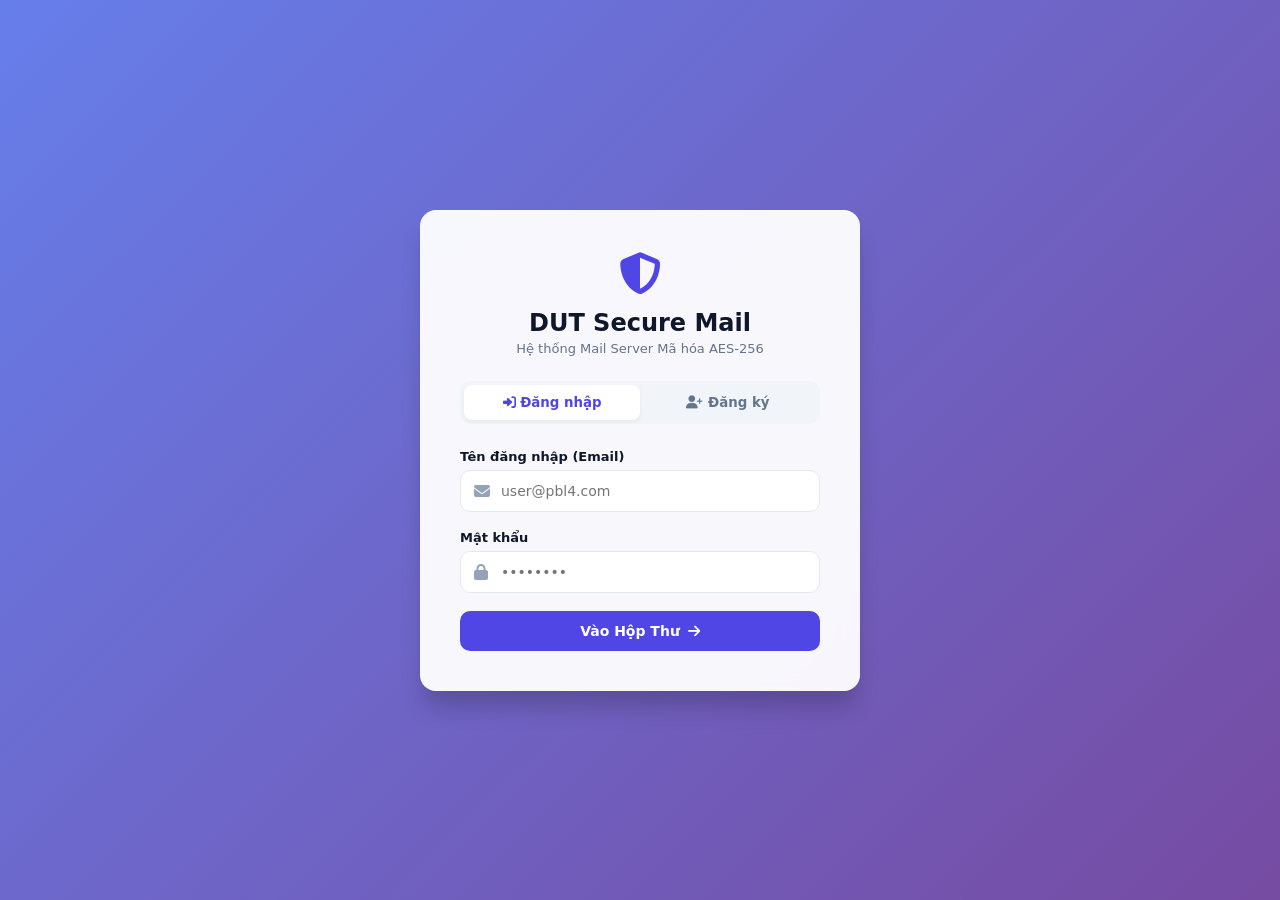
==== src/main/resources/static/index.html @ b476b6d7 "Hoàn thiện Web API (AuthHandler, MailHandler) và đồng bộ dữ liệu giao diện" ====
<!DOCTYPE html>
<html lang="vi">
<head>
    <meta charset="UTF-8">
    <meta name="viewport" content="width=device-width, initial-scale=1.0">
    <title>DUT Mail - Đăng nhập</title>
    <!-- FontAwesome Icon CDN -->
    <link rel="stylesheet" href="https://cdnjs.cloudflare.com/ajax/libs/font-awesome/6.4.0/css/all.min.css">
    <link rel="stylesheet" href="css/style.css">
</head>
<body class="auth-body">
    <div class="auth-card">
        <div class="auth-header">
            <div class="auth-logo">
                <i class="fa-solid fa-shield-halved"></i>
            </div>
            <h2>DUT Secure Mail</h2>
            <p>Hệ thống Mail Server Mã hóa AES-256</p>
        </div>

        <div class="auth-tabs">
            <button id="tab-login-btn" class="tab-btn active" onclick="switchTab('login')">
                <i class="fa-solid fa-right-to-bracket"></i> Đăng nhập
            </button>
            <button id="tab-register-btn" class="tab-btn" onclick="switchTab('register')">
                <i class="fa-solid fa-user-plus"></i> Đăng ký
            </button>
        </div>

        <!-- Form Đăng Nhập -->
        <form id="login-form" class="auth-form" onsubmit="handleLogin(event)">
            <div class="input-group">
                <label for="login-username">Tên đăng nhập (Email)</label>
                <div class="input-icon-wrapper">
                    <i class="fa-solid fa-envelope input-icon"></i>
                    <input type="email" id="login-username" placeholder="user@pbl4.com" autocomplete="username" required>
                </div>
            </div>
            <div class="input-group">
                <label for="login-password">Mật khẩu</label>
                <div class="input-icon-wrapper">
                    <i class="fa-solid fa-lock input-icon"></i>
                    <input type="password" id="login-password" placeholder="••••••••" autocomplete="current-password" required>
                </div>
            </div>
            <button type="submit" class="btn btn-primary btn-block">
                Vào Hộp Thư <i class="fa-solid fa-arrow-right"></i>
            </button>
        </form>

        <!-- Form Đăng Ký -->
        <form id="register-form" class="auth-form hidden" onsubmit="handleRegister(event)">
            <div class="input-group">
                <label for="reg-username">Tên đăng nhập mới</label>
                <div class="input-icon-wrapper">
                    <i class="fa-solid fa-user input-icon"></i>
                    <input type="email" id="reg-username" placeholder="user@pbl4.com" autocomplete="username" required>
                </div>
            </div>
            <div class="input-group">
                <label for="reg-password">Mật khẩu</label>
                <div class="input-icon-wrapper">
                    <i class="fa-solid fa-key input-icon"></i>
                    <input type="password" id="reg-password" placeholder="••••••••" autocomplete="new-password" required>
                </div>
            </div>
            <div class="input-group">
                <label for="reg-confirm">Xác nhận mật khẩu</label>
                <div class="input-icon-wrapper">
                    <i class="fa-solid fa-check-double input-icon"></i>
                    <input type="password" id="reg-confirm" placeholder="••••••••" autocomplete="new-password" required>
                </div>
            </div>
            <button type="submit" class="btn btn-success btn-block">
                Tạo Tài Khoản <i class="fa-solid fa-user-check"></i>
            </button>
        </form>

        <div id="auth-message" class="alert-message hidden"></div>
    </div>

    <script src="js/auth.js"></script>
</body>
</html>
---- src/main/resources/static/css/style.css ----
/* ==========================================================================
   PBL4 SECURE MAIL SERVER - MODERN UI DESIGN
   ========================================================================== */

:root {
    --primary-color: #4f46e5;
    --primary-hover: #4338ca;
    --primary-light: #eef2ff;
    --bg-gradient: linear-gradient(135deg, #667eea 0%, #764ba2 100%);
    --surface-bg: #ffffff;
    --sidebar-bg: #f8fafc;
    --text-main: #0f172a;
    --text-muted: #64748b;
    --border-color: #e2e8f0;
    --shadow-sm: 0 2px 4px rgba(0,0,0,0.05);
    --shadow-md: 0 10px 25px -5px rgba(0,0,0,0.1), 0 8px 10px -6px rgba(0,0,0,0.1);
    --shadow-lg: 0 20px 25px -5px rgba(0,0,0,0.2);
    --radius-lg: 16px;
    --radius-md: 10px;
}

* {
    margin: 0;
    padding: 0;
    box-sizing: border-box;
    font-family: 'Segoe UI', system-ui, -apple-system, sans-serif;
}

/* --- 1. TRANSITION & UTILS --- */
.hidden { display: none !important; }

/* --- 2. AUTH PAGE (index.html) --- */
.auth-body {
    min-height: 100vh;
    background: var(--bg-gradient);
    display: flex;
    align-items: center;
    justify-content: center;
    padding: 20px;
}

.auth-card {
    background: rgba(255, 255, 255, 0.95);
    backdrop-filter: blur(10px);
    border-radius: var(--radius-lg);
    width: 100%;
    max-width: 440px;
    padding: 40px;
    box-shadow: var(--shadow-lg);
    animation: fadeInDown 0.5s ease-out;
}

@keyframes fadeInDown {
    from { opacity: 0; transform: translateY(-20px); }
    to { opacity: 1; transform: translateY(0); }
}

.auth-header {
    text-align: center;
    margin-bottom: 25px;
}

.auth-logo {
    font-size: 42px;
    color: var(--primary-color);
    margin-bottom: 10px;
}

.auth-header h2 {
    color: var(--text-main);
    font-size: 24px;
    font-weight: 700;
}

.auth-header p {
    color: var(--text-muted);
    font-size: 13px;
    margin-top: 4px;
}

.auth-tabs {
    display: flex;
    background: #f1f5f9;
    padding: 4px;
    border-radius: var(--radius-md);
    margin-bottom: 25px;
}

.tab-btn {
    flex: 1;
    padding: 10px;
    border: none;
    background: transparent;
    font-weight: 600;
    color: var(--text-muted);
    border-radius: 8px;
    cursor: pointer;
    transition: all 0.3s ease;
}

.tab-btn.active {
    background: var(--surface-bg);
    color: var(--primary-color);
    box-shadow: var(--shadow-sm);
}

.input-group {
    margin-bottom: 18px;
}

.input-group label {
    display: block;
    font-size: 13px;
    font-weight: 600;
    color: var(--text-main);
    margin-bottom: 6px;
}

.input-icon-wrapper {
    position: relative;
}

.input-icon {
    position: absolute;
    left: 14px;
    top: 50%;
    transform: translateY(-50%);
    color: #94a3b8;
}

.input-icon-wrapper input {
    width: 100%;
    padding: 12px 14px 12px 40px;
    border: 1.5px solid var(--border-color);
    border-radius: var(--radius-md);
    outline: none;
    font-size: 14px;
    transition: all 0.2s ease;
}

.input-icon-wrapper input:focus {
    border-color: var(--primary-color);
    box-shadow: 0 0 0 4px var(--primary-light);
}

.btn {
    padding: 12px 20px;
    border-radius: var(--radius-md);
    border: none;
    font-weight: 600;
    font-size: 14px;
    cursor: pointer;
    transition: all 0.2s ease;
    display: inline-flex;
    align-items: center;
    justify-content: center;
    gap: 8px;
}

.btn-primary { background: var(--primary-color); color: #fff; }
.btn-primary:hover { background: var(--primary-hover); transform: translateY(-1px); }
.btn-success { background: #10b981; color: #fff; }
.btn-success:hover { background: #059669; }
.btn-block { width: 100%; }

/* --- 3. MAIN APP DASHBOARD (main.html) --- */
.app-body {
    height: 100vh;
    display: flex;
    flex-direction: column;
    background: #f1f5f9;
}

.app-header {
    height: 64px;
    background: var(--surface-bg);
    border-bottom: 1px solid var(--border-color);
    display: flex;
    align-items: center;
    justify-content: space-between;
    padding: 0 24px;
    box-shadow: var(--shadow-sm);
    z-index: 10;
}

.logo-area {
    display: flex;
    align-items: center;
    gap: 12px;
    color: var(--primary-color);
    font-size: 20px;
    font-weight: 800;
}

.user-area {
    display: flex;
    align-items: center;
    gap: 12px;
    font-size: 14px;
    color: var(--text-main);
    font-weight: 500;
}

.btn-outline {
    background: transparent;
    border: 1.5px solid var(--border-color);
    color: var(--text-main);
}

.btn-outline:hover {
    background: #f8fafc;
    border-color: #cbd5e1;
}

.app-container {
    flex: 1;
    display: grid;
    grid-template-columns: 240px 360px 1fr;
    overflow: hidden;
}

/* Sidebar */
.sidebar {
    background: var(--sidebar-bg);
    border-right: 1px solid var(--border-color);
    padding: 20px 16px;
}

.btn-compose {
    width: 100%;
    background: var(--bg-gradient);
    color: #fff;
    padding: 14px;
    border-radius: 30px;
    box-shadow: 0 4px 12px rgba(99, 102, 241, 0.3);
    margin-bottom: 24px;
}

.btn-compose:hover {
    transform: translateY(-2px);
    box-shadow: 0 6px 16px rgba(99, 102, 241, 0.4);
}

.nav-menu {
    display: flex;
    flex-direction: column;
    gap: 4px;
}

.nav-item {
    display: flex;
    align-items: center;
    gap: 12px;
    padding: 12px 16px;
    color: var(--text-muted);
    text-decoration: none;
    font-weight: 600;
    font-size: 14px;
    border-radius: var(--radius-md);
    transition: all 0.2s;
}

.nav-item:hover { background: #e2e8f0; color: var(--text-main); }
.nav-item.active { background: var(--primary-light); color: var(--primary-color); }

/* Email List Panel */
.email-list-panel {
    background: var(--surface-bg);
    border-right: 1px solid var(--border-color);
    display: flex;
    flex-direction: column;
}

.panel-header {
    padding: 18px 20px;
    border-bottom: 1px solid var(--border-color);
    display: flex;
    align-items: center;
    justify-content: space-between;
}

.btn-refresh {
    background: none;
    border: none;
    color: var(--text-muted);
    font-size: 16px;
    cursor: pointer;
    padding: 6px;
    border-radius: 50%;
    transition: all 0.2s;
}

.btn-refresh:hover { background: #f1f5f9; color: var(--primary-color); transform: rotate(180deg); }

.email-list {
    flex: 1;
    overflow-y: auto;
}

.email-item {
    padding: 16px 20px;
    border-bottom: 1px solid var(--border-color);
    cursor: pointer;
    transition: all 0.2s ease;
}

.email-item:hover { background: #f8fafc; transform: translateX(3px); }
.email-item.active { background: var(--primary-light); border-left: 4px solid var(--primary-color); }
.email-item.unread .email-subject { font-weight: 700; color: var(--text-main); }
.email-sender { font-size: 13px; font-weight: 600; color: var(--text-main); }
.email-subject { font-size: 14px; color: var(--text-muted); margin: 4px 0; }
.email-date { font-size: 11px; color: #94a3b8; }

/* Detail Panel */
.email-detail-panel {
    background: var(--surface-bg);
    padding: 30px;
    overflow-y: auto;
}

.empty-state {
    height: 100%;
    display: flex;
    flex-direction: column;
    align-items: center;
    justify-content: center;
    color: #94a3b8;
}

.empty-icon { font-size: 64px; margin-bottom: 16px; color: #cbd5e1; }

.detail-header h2 { font-size: 22px; color: var(--text-main); margin-bottom: 16px; }
.detail-meta p { font-size: 13px; color: var(--text-muted); margin-bottom: 6px; }
.divider { border: 0; height: 1px; background: var(--border-color); margin: 20px 0; }
.detail-body { font-size: 15px; line-height: 1.7; color: #334155; }

/* --- 4. MODAL COMPOSE SOẠN THƯ --- */
.compose-modal {
    position: fixed;
    bottom: 0;
    right: 40px;
    width: 540px;
    background: var(--surface-bg);
    border-radius: 16px 16px 0 0;
    box-shadow: var(--shadow-lg);
    border: 1px solid var(--border-color);
    z-index: 100;
    animation: slideUp 0.3s ease-out;
}

@keyframes slideUp {
    from { transform: translateY(100%); }
    to { transform: translateY(0); }
}

.compose-header {
    background: #0f172a;
    color: #fff;
    padding: 14px 20px;
    border-radius: 15px 15px 0 0;
    display: flex;
    justify-content: space-between;
    font-weight: 600;
}

.btn-close { background: none; border: none; color: #94a3b8; font-size: 20px; cursor: pointer; }
.btn-close:hover { color: #fff; }

.compose-form { padding: 20px; }
.compose-input-group input, .compose-input-group textarea {
    width: 100%;
    border: none;
    border-bottom: 1px solid var(--border-color);
    padding: 10px 0;
    outline: none;
    font-size: 14px;
    margin-bottom: 10px;
}
.compose-input-group textarea { border: 1px solid var(--border-color); border-radius: 8px; padding: 10px; resize: none; }
.compose-footer { display: flex; justify-content: flex-end; gap: 10px; margin-top: 10px; }
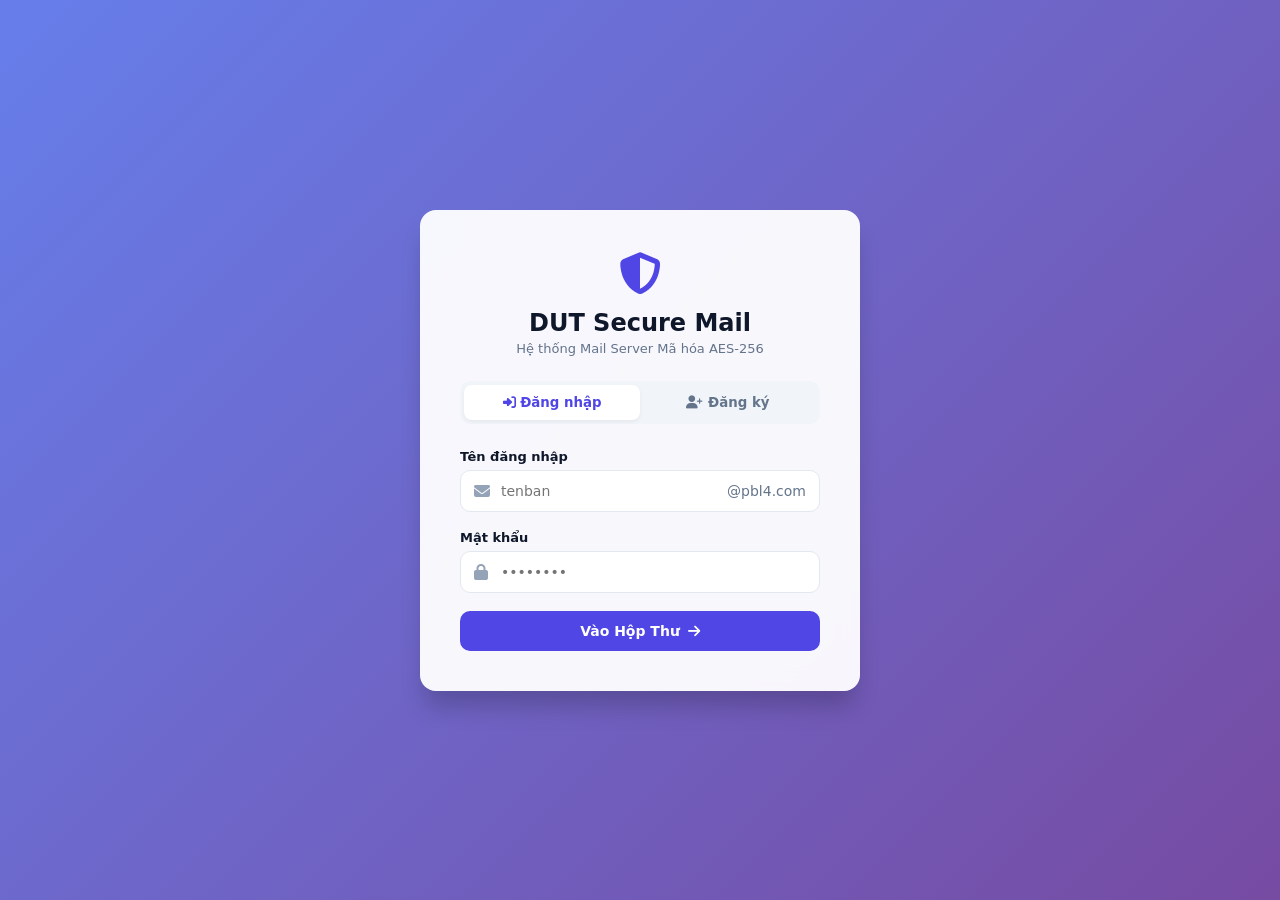
==== commit b42ab85a: "fix chỉ tạo được @pbl4.com chứ không được tạo đuôi lung tung" ====
--- a/src/main/resources/static/index.html
+++ b/src/main/resources/static/index.html
@@ -7,6 +7,50 @@
     <!-- FontAwesome Icon CDN -->
     <link rel="stylesheet" href="https://cdnjs.cloudflare.com/ajax/libs/font-awesome/6.4.0/css/all.min.css">
     <link rel="stylesheet" href="css/style.css">
+    <style>
+        /* CSS cho Toast Notification ở trang Auth */
+        #toast-container {
+            position: fixed;
+            top: 20px;
+            right: 20px;
+            z-index: 9999;
+            display: flex;
+            flex-direction: column;
+            gap: 10px;
+        }
+        .toast {
+            display: flex;
+            align-items: center;
+            gap: 12px;
+            min-width: 280px;
+            padding: 12px 18px;
+            background: #ffffff;
+            border-radius: 10px;
+            box-shadow: 0 10px 25px -5px rgba(0, 0, 0, 0.1), 0 8px 10px -6px rgba(0, 0, 0, 0.1);
+            border-left: 4px solid #10b981;
+            transform: translateX(120%);
+            transition: transform 0.3s cubic-bezier(0.68, -0.55, 0.265, 1.55);
+            font-family: system-ui, -apple-system, sans-serif;
+        }
+        .toast.show {
+            transform: translateX(0);
+        }
+        .toast.error {
+            border-left-color: #ef4444;
+        }
+        .toast-icon {
+            font-size: 18px;
+            color: #10b981;
+        }
+        .toast.error .toast-icon {
+            color: #ef4444;
+        }
+        .toast-message {
+            font-size: 14px;
+            font-weight: 500;
+            color: #1e293b;
+        }
+    </style>
 </head>
 <body class="auth-body">
     <div class="auth-card">
@@ -30,12 +74,16 @@
         <!-- Form Đăng Nhập -->
         <form id="login-form" class="auth-form" onsubmit="handleLogin(event)">
             <div class="input-group">
-                <label for="login-username">Tên đăng nhập (Email)</label>
-                <div class="input-icon-wrapper">
-                    <i class="fa-solid fa-envelope input-icon"></i>
-                    <input type="email" id="login-username" placeholder="user@pbl4.com" autocomplete="username" required>
-                </div>
-            </div>
+    <label for="login-username">Tên đăng nhập</label>
+    <div class="input-icon-wrapper" style="position: relative;">
+        <i class="fa-solid fa-envelope input-icon"></i>
+        <input type="text" id="login-username" placeholder="tenban" autocomplete="username" required
+               pattern="[a-zA-Z0-9._-]{3,32}"
+               title="Chỉ gồm chữ, số, dấu chấm, gạch dưới/ngang (3-32 ký tự)"
+               style="padding-right: 90px;">
+        <span style="position: absolute; right: 14px; top: 50%; transform: translateY(-50%); color: #64748b; font-weight: 500; font-size: 14px; pointer-events: none;">@pbl4.com</span>
+    </div>
+</div>
             <div class="input-group">
                 <label for="login-password">Mật khẩu</label>
                 <div class="input-icon-wrapper">
@@ -51,12 +99,16 @@
         <!-- Form Đăng Ký -->
         <form id="register-form" class="auth-form hidden" onsubmit="handleRegister(event)">
             <div class="input-group">
-                <label for="reg-username">Tên đăng nhập mới</label>
-                <div class="input-icon-wrapper">
-                    <i class="fa-solid fa-user input-icon"></i>
-                    <input type="email" id="reg-username" placeholder="user@pbl4.com" autocomplete="username" required>
-                </div>
-            </div>
+    <label for="reg-username">Tên đăng nhập mới</label>
+    <div class="input-icon-wrapper" style="position: relative;">
+        <i class="fa-solid fa-user input-icon"></i>
+        <input type="text" id="reg-username" placeholder="tenban" autocomplete="username" required
+               pattern="[a-zA-Z0-9._-]{3,32}"
+               title="Chỉ gồm chữ, số, dấu chấm, gạch dưới/ngang (3-32 ký tự)"
+               style="padding-right: 90px;">
+        <span style="position: absolute; right: 14px; top: 50%; transform: translateY(-50%); color: #64748b; font-weight: 500; font-size: 14px; pointer-events: none;">@pbl4.com</span>
+    </div>
+</div>
             <div class="input-group">
                 <label for="reg-password">Mật khẩu</label>
                 <div class="input-icon-wrapper">
@@ -79,6 +131,9 @@
         <div id="auth-message" class="alert-message hidden"></div>
     </div>
 
+    <!-- KHUNG CHỨA TOAST THÔNG BÁO -->
+    <div id="toast-container"></div>
+
     <script src="js/auth.js"></script>
 </body>
 </html>
--- a/src/main/resources/static/css/style.css
+++ b/src/main/resources/static/css/style.css
@@ -263,12 +263,14 @@
 .nav-item:hover { background: #e2e8f0; color: var(--text-main); }
 .nav-item.active { background: var(--primary-light); color: var(--primary-color); }
 
-/* Email List Panel */
+/* Email List Panel - ĐÃ BỔ SUNG THANH CUỘN DỌC DỰ PHÒNG KHI ĐẦY THƯ */
 .email-list-panel {
     background: var(--surface-bg);
     border-right: 1px solid var(--border-color);
     display: flex;
     flex-direction: column;
+    height: 100%;
+    overflow: hidden;
 }
 
 .panel-header {
@@ -294,7 +296,21 @@
 
 .email-list {
     flex: 1;
-    overflow-y: auto;
+    overflow-y: auto; /* Tự động hiển thị thanh cuộn dọc khi vượt quá chiều cao khung */
+    max-height: calc(100vh - 128px);
+}
+
+.email-list::-webkit-scrollbar {
+    width: 6px;
+}
+
+.email-list::-webkit-scrollbar-thumb {
+    background: #cbd5e1;
+    border-radius: 4px;
+}
+
+.email-list::-webkit-scrollbar-thumb:hover {
+    background: #94a3b8;
 }
 
 .email-item {
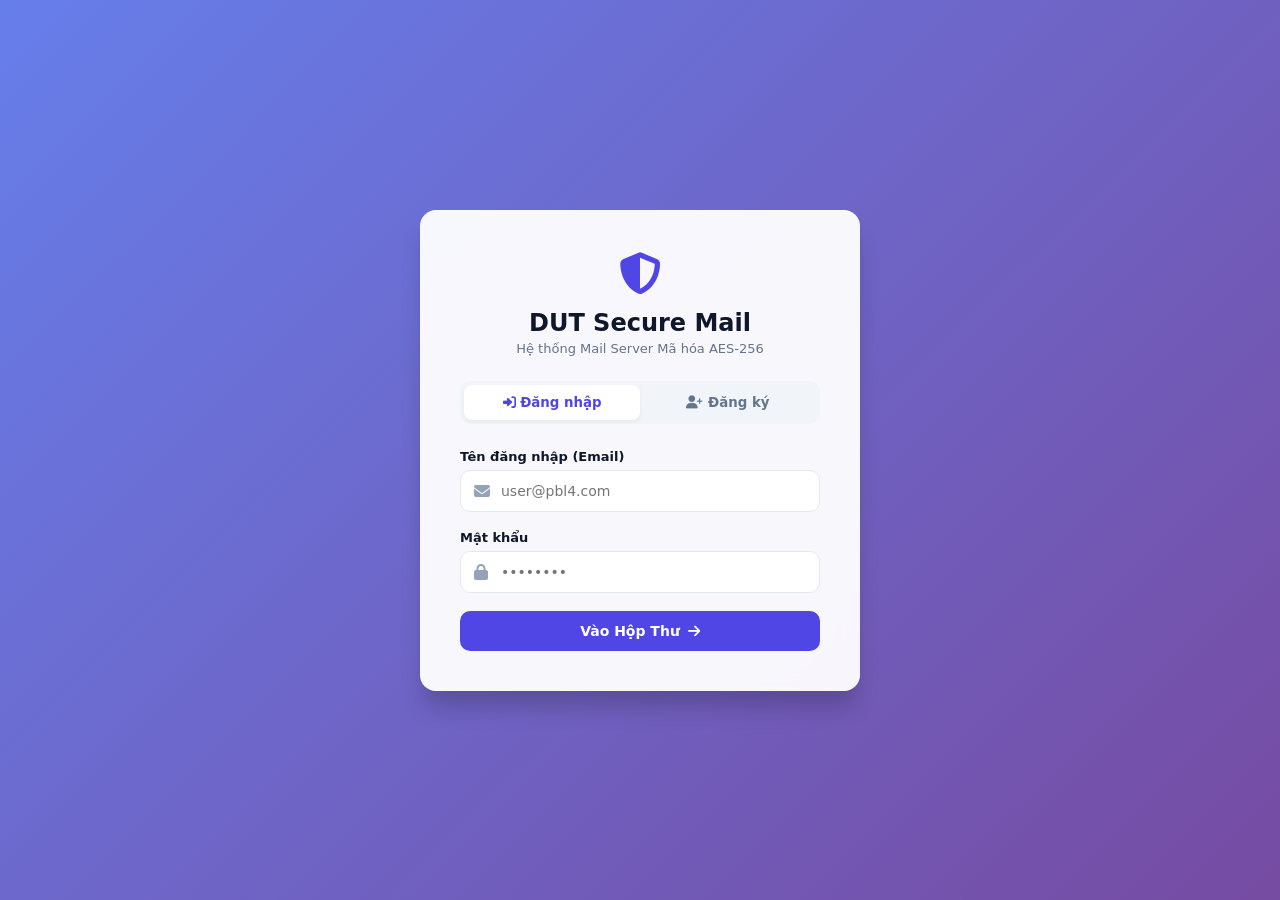
==== commit 13194544: "da them thoi gian gui va nhan, co the tao duoi mail bat ki" ====
--- a/src/main/resources/static/index.html
+++ b/src/main/resources/static/index.html
@@ -1,139 +1,131 @@
-<!DOCTYPE html>
-<html lang="vi">
-<head>
-    <meta charset="UTF-8">
-    <meta name="viewport" content="width=device-width, initial-scale=1.0">
-    <title>DUT Mail - Đăng nhập</title>
-    <!-- FontAwesome Icon CDN -->
-    <link rel="stylesheet" href="https://cdnjs.cloudflare.com/ajax/libs/font-awesome/6.4.0/css/all.min.css">
-    <link rel="stylesheet" href="css/style.css">
-    <style>
-        /* CSS cho Toast Notification ở trang Auth */
-        #toast-container {
-            position: fixed;
-            top: 20px;
-            right: 20px;
-            z-index: 9999;
-            display: flex;
-            flex-direction: column;
-            gap: 10px;
-        }
-        .toast {
-            display: flex;
-            align-items: center;
-            gap: 12px;
-            min-width: 280px;
-            padding: 12px 18px;
-            background: #ffffff;
-            border-radius: 10px;
-            box-shadow: 0 10px 25px -5px rgba(0, 0, 0, 0.1), 0 8px 10px -6px rgba(0, 0, 0, 0.1);
-            border-left: 4px solid #10b981;
-            transform: translateX(120%);
-            transition: transform 0.3s cubic-bezier(0.68, -0.55, 0.265, 1.55);
-            font-family: system-ui, -apple-system, sans-serif;
-        }
-        .toast.show {
-            transform: translateX(0);
-        }
-        .toast.error {
-            border-left-color: #ef4444;
-        }
-        .toast-icon {
-            font-size: 18px;
-            color: #10b981;
-        }
-        .toast.error .toast-icon {
-            color: #ef4444;
-        }
-        .toast-message {
-            font-size: 14px;
-            font-weight: 500;
-            color: #1e293b;
-        }
-    </style>
-</head>
-<body class="auth-body">
-    <div class="auth-card">
-        <div class="auth-header">
-            <div class="auth-logo">
-                <i class="fa-solid fa-shield-halved"></i>
-            </div>
-            <h2>DUT Secure Mail</h2>
-            <p>Hệ thống Mail Server Mã hóa AES-256</p>
-        </div>
-
-        <div class="auth-tabs">
-            <button id="tab-login-btn" class="tab-btn active" onclick="switchTab('login')">
-                <i class="fa-solid fa-right-to-bracket"></i> Đăng nhập
-            </button>
-            <button id="tab-register-btn" class="tab-btn" onclick="switchTab('register')">
-                <i class="fa-solid fa-user-plus"></i> Đăng ký
-            </button>
-        </div>
-
-        <!-- Form Đăng Nhập -->
-        <form id="login-form" class="auth-form" onsubmit="handleLogin(event)">
-            <div class="input-group">
-    <label for="login-username">Tên đăng nhập</label>
-    <div class="input-icon-wrapper" style="position: relative;">
-        <i class="fa-solid fa-envelope input-icon"></i>
-        <input type="text" id="login-username" placeholder="tenban" autocomplete="username" required
-               pattern="[a-zA-Z0-9._-]{3,32}"
-               title="Chỉ gồm chữ, số, dấu chấm, gạch dưới/ngang (3-32 ký tự)"
-               style="padding-right: 90px;">
-        <span style="position: absolute; right: 14px; top: 50%; transform: translateY(-50%); color: #64748b; font-weight: 500; font-size: 14px; pointer-events: none;">@pbl4.com</span>
-    </div>
-</div>
-            <div class="input-group">
-                <label for="login-password">Mật khẩu</label>
-                <div class="input-icon-wrapper">
-                    <i class="fa-solid fa-lock input-icon"></i>
-                    <input type="password" id="login-password" placeholder="••••••••" autocomplete="current-password" required>
-                </div>
-            </div>
-            <button type="submit" class="btn btn-primary btn-block">
-                Vào Hộp Thư <i class="fa-solid fa-arrow-right"></i>
-            </button>
-        </form>
-
-        <!-- Form Đăng Ký -->
-        <form id="register-form" class="auth-form hidden" onsubmit="handleRegister(event)">
-            <div class="input-group">
-    <label for="reg-username">Tên đăng nhập mới</label>
-    <div class="input-icon-wrapper" style="position: relative;">
-        <i class="fa-solid fa-user input-icon"></i>
-        <input type="text" id="reg-username" placeholder="tenban" autocomplete="username" required
-               pattern="[a-zA-Z0-9._-]{3,32}"
-               title="Chỉ gồm chữ, số, dấu chấm, gạch dưới/ngang (3-32 ký tự)"
-               style="padding-right: 90px;">
-        <span style="position: absolute; right: 14px; top: 50%; transform: translateY(-50%); color: #64748b; font-weight: 500; font-size: 14px; pointer-events: none;">@pbl4.com</span>
-    </div>
-</div>
-            <div class="input-group">
-                <label for="reg-password">Mật khẩu</label>
-                <div class="input-icon-wrapper">
-                    <i class="fa-solid fa-key input-icon"></i>
-                    <input type="password" id="reg-password" placeholder="••••••••" autocomplete="new-password" required>
-                </div>
-            </div>
-            <div class="input-group">
-                <label for="reg-confirm">Xác nhận mật khẩu</label>
-                <div class="input-icon-wrapper">
-                    <i class="fa-solid fa-check-double input-icon"></i>
-                    <input type="password" id="reg-confirm" placeholder="••••••••" autocomplete="new-password" required>
-                </div>
-            </div>
-            <button type="submit" class="btn btn-success btn-block">
-                Tạo Tài Khoản <i class="fa-solid fa-user-check"></i>
-            </button>
-        </form>
-
-        <div id="auth-message" class="alert-message hidden"></div>
-    </div>
-
-    <!-- KHUNG CHỨA TOAST THÔNG BÁO -->
-    <div id="toast-container"></div>
-
-    <script src="js/auth.js"></script>
-</body>
+<!DOCTYPE html>
+<html lang="vi">
+<head>
+    <meta charset="UTF-8">
+    <meta name="viewport" content="width=device-width, initial-scale=1.0">
+    <title>DUT Mail - Đăng nhập</title>
+    <!-- FontAwesome Icon CDN -->
+    <link rel="stylesheet" href="https://cdnjs.cloudflare.com/ajax/libs/font-awesome/6.4.0/css/all.min.css">
+    <link rel="stylesheet" href="css/style.css">
+    <style>
+        /* CSS cho Toast Notification ở trang Auth */
+        #toast-container {
+            position: fixed;
+            top: 20px;
+            right: 20px;
+            z-index: 9999;
+            display: flex;
+            flex-direction: column;
+            gap: 10px;
+        }
+        .toast {
+            display: flex;
+            align-items: center;
+            gap: 12px;
+            min-width: 280px;
+            padding: 12px 18px;
+            background: #ffffff;
+            border-radius: 10px;
+            box-shadow: 0 10px 25px -5px rgba(0, 0, 0, 0.1), 0 8px 10px -6px rgba(0, 0, 0, 0.1);
+            border-left: 4px solid #10b981;
+            transform: translateX(120%);
+            transition: transform 0.3s cubic-bezier(0.68, -0.55, 0.265, 1.55);
+            font-family: system-ui, -apple-system, sans-serif;
+        }
+        .toast.show {
+            transform: translateX(0);
+        }
+        .toast.error {
+            border-left-color: #ef4444;
+        }
+        .toast-icon {
+            font-size: 18px;
+            color: #10b981;
+        }
+        .toast.error .toast-icon {
+            color: #ef4444;
+        }
+        .toast-message {
+            font-size: 14px;
+            font-weight: 500;
+            color: #1e293b;
+        }
+    </style>
+</head>
+<body class="auth-body">
+    <div class="auth-card">
+        <div class="auth-header">
+            <div class="auth-logo">
+                <i class="fa-solid fa-shield-halved"></i>
+            </div>
+            <h2>DUT Secure Mail</h2>
+            <p>Hệ thống Mail Server Mã hóa AES-256</p>
+        </div>
+
+        <div class="auth-tabs">
+            <button id="tab-login-btn" class="tab-btn active" onclick="switchTab('login')">
+                <i class="fa-solid fa-right-to-bracket"></i> Đăng nhập
+            </button>
+            <button id="tab-register-btn" class="tab-btn" onclick="switchTab('register')">
+                <i class="fa-solid fa-user-plus"></i> Đăng ký
+            </button>
+        </div>
+
+        <!-- Form Đăng Nhập -->
+        <form id="login-form" class="auth-form" onsubmit="handleLogin(event)">
+            <div class="input-group">
+                <label for="login-username">Tên đăng nhập (Email)</label>
+                <div class="input-icon-wrapper">
+                    <i class="fa-solid fa-envelope input-icon"></i>
+                    <input type="email" id="login-username" placeholder="user@pbl4.com" autocomplete="username" required>
+                </div>
+            </div>
+            <div class="input-group">
+                <label for="login-password">Mật khẩu</label>
+                <div class="input-icon-wrapper">
+                    <i class="fa-solid fa-lock input-icon"></i>
+                    <input type="password" id="login-password" placeholder="••••••••" autocomplete="current-password" required>
+                </div>
+            </div>
+            <button type="submit" class="btn btn-primary btn-block">
+                Vào Hộp Thư <i class="fa-solid fa-arrow-right"></i>
+            </button>
+        </form>
+
+        <!-- Form Đăng Ký -->
+        <form id="register-form" class="auth-form hidden" onsubmit="handleRegister(event)">
+            <div class="input-group">
+                <label for="reg-username">Tên đăng nhập mới</label>
+                <div class="input-icon-wrapper">
+                    <i class="fa-solid fa-user input-icon"></i>
+                    <input type="email" id="reg-username" placeholder="user@pbl4.com" autocomplete="username" required>
+                </div>
+            </div>
+            <div class="input-group">
+                <label for="reg-password">Mật khẩu</label>
+                <div class="input-icon-wrapper">
+                    <i class="fa-solid fa-key input-icon"></i>
+                    <input type="password" id="reg-password" placeholder="••••••••" autocomplete="new-password" required>
+                </div>
+            </div>
+            <div class="input-group">
+                <label for="reg-confirm">Xác nhận mật khẩu</label>
+                <div class="input-icon-wrapper">
+                    <i class="fa-solid fa-check-double input-icon"></i>
+                    <input type="password" id="reg-confirm" placeholder="••••••••" autocomplete="new-password" required>
+                </div>
+            </div>
+            <button type="submit" class="btn btn-success btn-block">
+                Tạo Tài Khoản <i class="fa-solid fa-user-check"></i>
+            </button>
+        </form>
+
+        <div id="auth-message" class="alert-message hidden"></div>
+    </div>
+
+    <!-- KHUNG CHỨA TOAST THÔNG BÁO -->
+    <div id="toast-container"></div>
+
+    <script src="js/auth.js"></script>
+</body>
 </html>
--- a/src/main/resources/static/css/style.css
+++ b/src/main/resources/static/css/style.css
@@ -1,396 +1,396 @@
-/* ==========================================================================
-   PBL4 SECURE MAIL SERVER - MODERN UI DESIGN
-   ========================================================================== */
-
-:root {
-    --primary-color: #4f46e5;
-    --primary-hover: #4338ca;
-    --primary-light: #eef2ff;
-    --bg-gradient: linear-gradient(135deg, #667eea 0%, #764ba2 100%);
-    --surface-bg: #ffffff;
-    --sidebar-bg: #f8fafc;
-    --text-main: #0f172a;
-    --text-muted: #64748b;
-    --border-color: #e2e8f0;
-    --shadow-sm: 0 2px 4px rgba(0,0,0,0.05);
-    --shadow-md: 0 10px 25px -5px rgba(0,0,0,0.1), 0 8px 10px -6px rgba(0,0,0,0.1);
-    --shadow-lg: 0 20px 25px -5px rgba(0,0,0,0.2);
-    --radius-lg: 16px;
-    --radius-md: 10px;
-}
-
-* {
-    margin: 0;
-    padding: 0;
-    box-sizing: border-box;
-    font-family: 'Segoe UI', system-ui, -apple-system, sans-serif;
-}
-
-/* --- 1. TRANSITION & UTILS --- */
-.hidden { display: none !important; }
-
-/* --- 2. AUTH PAGE (index.html) --- */
-.auth-body {
-    min-height: 100vh;
-    background: var(--bg-gradient);
-    display: flex;
-    align-items: center;
-    justify-content: center;
-    padding: 20px;
-}
-
-.auth-card {
-    background: rgba(255, 255, 255, 0.95);
-    backdrop-filter: blur(10px);
-    border-radius: var(--radius-lg);
-    width: 100%;
-    max-width: 440px;
-    padding: 40px;
-    box-shadow: var(--shadow-lg);
-    animation: fadeInDown 0.5s ease-out;
-}
-
-@keyframes fadeInDown {
-    from { opacity: 0; transform: translateY(-20px); }
-    to { opacity: 1; transform: translateY(0); }
-}
-
-.auth-header {
-    text-align: center;
-    margin-bottom: 25px;
-}
-
-.auth-logo {
-    font-size: 42px;
-    color: var(--primary-color);
-    margin-bottom: 10px;
-}
-
-.auth-header h2 {
-    color: var(--text-main);
-    font-size: 24px;
-    font-weight: 700;
-}
-
-.auth-header p {
-    color: var(--text-muted);
-    font-size: 13px;
-    margin-top: 4px;
-}
-
-.auth-tabs {
-    display: flex;
-    background: #f1f5f9;
-    padding: 4px;
-    border-radius: var(--radius-md);
-    margin-bottom: 25px;
-}
-
-.tab-btn {
-    flex: 1;
-    padding: 10px;
-    border: none;
-    background: transparent;
-    font-weight: 600;
-    color: var(--text-muted);
-    border-radius: 8px;
-    cursor: pointer;
-    transition: all 0.3s ease;
-}
-
-.tab-btn.active {
-    background: var(--surface-bg);
-    color: var(--primary-color);
-    box-shadow: var(--shadow-sm);
-}
-
-.input-group {
-    margin-bottom: 18px;
-}
-
-.input-group label {
-    display: block;
-    font-size: 13px;
-    font-weight: 600;
-    color: var(--text-main);
-    margin-bottom: 6px;
-}
-
-.input-icon-wrapper {
-    position: relative;
-}
-
-.input-icon {
-    position: absolute;
-    left: 14px;
-    top: 50%;
-    transform: translateY(-50%);
-    color: #94a3b8;
-}
-
-.input-icon-wrapper input {
-    width: 100%;
-    padding: 12px 14px 12px 40px;
-    border: 1.5px solid var(--border-color);
-    border-radius: var(--radius-md);
-    outline: none;
-    font-size: 14px;
-    transition: all 0.2s ease;
-}
-
-.input-icon-wrapper input:focus {
-    border-color: var(--primary-color);
-    box-shadow: 0 0 0 4px var(--primary-light);
-}
-
-.btn {
-    padding: 12px 20px;
-    border-radius: var(--radius-md);
-    border: none;
-    font-weight: 600;
-    font-size: 14px;
-    cursor: pointer;
-    transition: all 0.2s ease;
-    display: inline-flex;
-    align-items: center;
-    justify-content: center;
-    gap: 8px;
-}
-
-.btn-primary { background: var(--primary-color); color: #fff; }
-.btn-primary:hover { background: var(--primary-hover); transform: translateY(-1px); }
-.btn-success { background: #10b981; color: #fff; }
-.btn-success:hover { background: #059669; }
-.btn-block { width: 100%; }
-
-/* --- 3. MAIN APP DASHBOARD (main.html) --- */
-.app-body {
-    height: 100vh;
-    display: flex;
-    flex-direction: column;
-    background: #f1f5f9;
-}
-
-.app-header {
-    height: 64px;
-    background: var(--surface-bg);
-    border-bottom: 1px solid var(--border-color);
-    display: flex;
-    align-items: center;
-    justify-content: space-between;
-    padding: 0 24px;
-    box-shadow: var(--shadow-sm);
-    z-index: 10;
-}
-
-.logo-area {
-    display: flex;
-    align-items: center;
-    gap: 12px;
-    color: var(--primary-color);
-    font-size: 20px;
-    font-weight: 800;
-}
-
-.user-area {
-    display: flex;
-    align-items: center;
-    gap: 12px;
-    font-size: 14px;
-    color: var(--text-main);
-    font-weight: 500;
-}
-
-.btn-outline {
-    background: transparent;
-    border: 1.5px solid var(--border-color);
-    color: var(--text-main);
-}
-
-.btn-outline:hover {
-    background: #f8fafc;
-    border-color: #cbd5e1;
-}
-
-.app-container {
-    flex: 1;
-    display: grid;
-    grid-template-columns: 240px 360px 1fr;
-    overflow: hidden;
-}
-
-/* Sidebar */
-.sidebar {
-    background: var(--sidebar-bg);
-    border-right: 1px solid var(--border-color);
-    padding: 20px 16px;
-}
-
-.btn-compose {
-    width: 100%;
-    background: var(--bg-gradient);
-    color: #fff;
-    padding: 14px;
-    border-radius: 30px;
-    box-shadow: 0 4px 12px rgba(99, 102, 241, 0.3);
-    margin-bottom: 24px;
-}
-
-.btn-compose:hover {
-    transform: translateY(-2px);
-    box-shadow: 0 6px 16px rgba(99, 102, 241, 0.4);
-}
-
-.nav-menu {
-    display: flex;
-    flex-direction: column;
-    gap: 4px;
-}
-
-.nav-item {
-    display: flex;
-    align-items: center;
-    gap: 12px;
-    padding: 12px 16px;
-    color: var(--text-muted);
-    text-decoration: none;
-    font-weight: 600;
-    font-size: 14px;
-    border-radius: var(--radius-md);
-    transition: all 0.2s;
-}
-
-.nav-item:hover { background: #e2e8f0; color: var(--text-main); }
-.nav-item.active { background: var(--primary-light); color: var(--primary-color); }
-
-/* Email List Panel - ĐÃ BỔ SUNG THANH CUỘN DỌC DỰ PHÒNG KHI ĐẦY THƯ */
-.email-list-panel {
-    background: var(--surface-bg);
-    border-right: 1px solid var(--border-color);
-    display: flex;
-    flex-direction: column;
-    height: 100%;
-    overflow: hidden;
-}
-
-.panel-header {
-    padding: 18px 20px;
-    border-bottom: 1px solid var(--border-color);
-    display: flex;
-    align-items: center;
-    justify-content: space-between;
-}
-
-.btn-refresh {
-    background: none;
-    border: none;
-    color: var(--text-muted);
-    font-size: 16px;
-    cursor: pointer;
-    padding: 6px;
-    border-radius: 50%;
-    transition: all 0.2s;
-}
-
-.btn-refresh:hover { background: #f1f5f9; color: var(--primary-color); transform: rotate(180deg); }
-
-.email-list {
-    flex: 1;
-    overflow-y: auto; /* Tự động hiển thị thanh cuộn dọc khi vượt quá chiều cao khung */
-    max-height: calc(100vh - 128px);
-}
-
-.email-list::-webkit-scrollbar {
-    width: 6px;
-}
-
-.email-list::-webkit-scrollbar-thumb {
-    background: #cbd5e1;
-    border-radius: 4px;
-}
-
-.email-list::-webkit-scrollbar-thumb:hover {
-    background: #94a3b8;
-}
-
-.email-item {
-    padding: 16px 20px;
-    border-bottom: 1px solid var(--border-color);
-    cursor: pointer;
-    transition: all 0.2s ease;
-}
-
-.email-item:hover { background: #f8fafc; transform: translateX(3px); }
-.email-item.active { background: var(--primary-light); border-left: 4px solid var(--primary-color); }
-.email-item.unread .email-subject { font-weight: 700; color: var(--text-main); }
-.email-sender { font-size: 13px; font-weight: 600; color: var(--text-main); }
-.email-subject { font-size: 14px; color: var(--text-muted); margin: 4px 0; }
-.email-date { font-size: 11px; color: #94a3b8; }
-
-/* Detail Panel */
-.email-detail-panel {
-    background: var(--surface-bg);
-    padding: 30px;
-    overflow-y: auto;
-}
-
-.empty-state {
-    height: 100%;
-    display: flex;
-    flex-direction: column;
-    align-items: center;
-    justify-content: center;
-    color: #94a3b8;
-}
-
-.empty-icon { font-size: 64px; margin-bottom: 16px; color: #cbd5e1; }
-
-.detail-header h2 { font-size: 22px; color: var(--text-main); margin-bottom: 16px; }
-.detail-meta p { font-size: 13px; color: var(--text-muted); margin-bottom: 6px; }
-.divider { border: 0; height: 1px; background: var(--border-color); margin: 20px 0; }
-.detail-body { font-size: 15px; line-height: 1.7; color: #334155; }
-
-/* --- 4. MODAL COMPOSE SOẠN THƯ --- */
-.compose-modal {
-    position: fixed;
-    bottom: 0;
-    right: 40px;
-    width: 540px;
-    background: var(--surface-bg);
-    border-radius: 16px 16px 0 0;
-    box-shadow: var(--shadow-lg);
-    border: 1px solid var(--border-color);
-    z-index: 100;
-    animation: slideUp 0.3s ease-out;
-}
-
-@keyframes slideUp {
-    from { transform: translateY(100%); }
-    to { transform: translateY(0); }
-}
-
-.compose-header {
-    background: #0f172a;
-    color: #fff;
-    padding: 14px 20px;
-    border-radius: 15px 15px 0 0;
-    display: flex;
-    justify-content: space-between;
-    font-weight: 600;
-}
-
-.btn-close { background: none; border: none; color: #94a3b8; font-size: 20px; cursor: pointer; }
-.btn-close:hover { color: #fff; }
-
-.compose-form { padding: 20px; }
-.compose-input-group input, .compose-input-group textarea {
-    width: 100%;
-    border: none;
-    border-bottom: 1px solid var(--border-color);
-    padding: 10px 0;
-    outline: none;
-    font-size: 14px;
-    margin-bottom: 10px;
-}
-.compose-input-group textarea { border: 1px solid var(--border-color); border-radius: 8px; padding: 10px; resize: none; }
+/* ==========================================================================
+   PBL4 SECURE MAIL SERVER - MODERN UI DESIGN
+   ========================================================================== */
+
+:root {
+    --primary-color: #4f46e5;
+    --primary-hover: #4338ca;
+    --primary-light: #eef2ff;
+    --bg-gradient: linear-gradient(135deg, #667eea 0%, #764ba2 100%);
+    --surface-bg: #ffffff;
+    --sidebar-bg: #f8fafc;
+    --text-main: #0f172a;
+    --text-muted: #64748b;
+    --border-color: #e2e8f0;
+    --shadow-sm: 0 2px 4px rgba(0,0,0,0.05);
+    --shadow-md: 0 10px 25px -5px rgba(0,0,0,0.1), 0 8px 10px -6px rgba(0,0,0,0.1);
+    --shadow-lg: 0 20px 25px -5px rgba(0,0,0,0.2);
+    --radius-lg: 16px;
+    --radius-md: 10px;
+}
+
+* {
+    margin: 0;
+    padding: 0;
+    box-sizing: border-box;
+    font-family: 'Segoe UI', system-ui, -apple-system, sans-serif;
+}
+
+/* --- 1. TRANSITION & UTILS --- */
+.hidden { display: none !important; }
+
+/* --- 2. AUTH PAGE (index.html) --- */
+.auth-body {
+    min-height: 100vh;
+    background: var(--bg-gradient);
+    display: flex;
+    align-items: center;
+    justify-content: center;
+    padding: 20px;
+}
+
+.auth-card {
+    background: rgba(255, 255, 255, 0.95);
+    backdrop-filter: blur(10px);
+    border-radius: var(--radius-lg);
+    width: 100%;
+    max-width: 440px;
+    padding: 40px;
+    box-shadow: var(--shadow-lg);
+    animation: fadeInDown 0.5s ease-out;
+}
+
+@keyframes fadeInDown {
+    from { opacity: 0; transform: translateY(-20px); }
+    to { opacity: 1; transform: translateY(0); }
+}
+
+.auth-header {
+    text-align: center;
+    margin-bottom: 25px;
+}
+
+.auth-logo {
+    font-size: 42px;
+    color: var(--primary-color);
+    margin-bottom: 10px;
+}
+
+.auth-header h2 {
+    color: var(--text-main);
+    font-size: 24px;
+    font-weight: 700;
+}
+
+.auth-header p {
+    color: var(--text-muted);
+    font-size: 13px;
+    margin-top: 4px;
+}
+
+.auth-tabs {
+    display: flex;
+    background: #f1f5f9;
+    padding: 4px;
+    border-radius: var(--radius-md);
+    margin-bottom: 25px;
+}
+
+.tab-btn {
+    flex: 1;
+    padding: 10px;
+    border: none;
+    background: transparent;
+    font-weight: 600;
+    color: var(--text-muted);
+    border-radius: 8px;
+    cursor: pointer;
+    transition: all 0.3s ease;
+}
+
+.tab-btn.active {
+    background: var(--surface-bg);
+    color: var(--primary-color);
+    box-shadow: var(--shadow-sm);
+}
+
+.input-group {
+    margin-bottom: 18px;
+}
+
+.input-group label {
+    display: block;
+    font-size: 13px;
+    font-weight: 600;
+    color: var(--text-main);
+    margin-bottom: 6px;
+}
+
+.input-icon-wrapper {
+    position: relative;
+}
+
+.input-icon {
+    position: absolute;
+    left: 14px;
+    top: 50%;
+    transform: translateY(-50%);
+    color: #94a3b8;
+}
+
+.input-icon-wrapper input {
+    width: 100%;
+    padding: 12px 14px 12px 40px;
+    border: 1.5px solid var(--border-color);
+    border-radius: var(--radius-md);
+    outline: none;
+    font-size: 14px;
+    transition: all 0.2s ease;
+}
+
+.input-icon-wrapper input:focus {
+    border-color: var(--primary-color);
+    box-shadow: 0 0 0 4px var(--primary-light);
+}
+
+.btn {
+    padding: 12px 20px;
+    border-radius: var(--radius-md);
+    border: none;
+    font-weight: 600;
+    font-size: 14px;
+    cursor: pointer;
+    transition: all 0.2s ease;
+    display: inline-flex;
+    align-items: center;
+    justify-content: center;
+    gap: 8px;
+}
+
+.btn-primary { background: var(--primary-color); color: #fff; }
+.btn-primary:hover { background: var(--primary-hover); transform: translateY(-1px); }
+.btn-success { background: #10b981; color: #fff; }
+.btn-success:hover { background: #059669; }
+.btn-block { width: 100%; }
+
+/* --- 3. MAIN APP DASHBOARD (main.html) --- */
+.app-body {
+    height: 100vh;
+    display: flex;
+    flex-direction: column;
+    background: #f1f5f9;
+}
+
+.app-header {
+    height: 64px;
+    background: var(--surface-bg);
+    border-bottom: 1px solid var(--border-color);
+    display: flex;
+    align-items: center;
+    justify-content: space-between;
+    padding: 0 24px;
+    box-shadow: var(--shadow-sm);
+    z-index: 10;
+}
+
+.logo-area {
+    display: flex;
+    align-items: center;
+    gap: 12px;
+    color: var(--primary-color);
+    font-size: 20px;
+    font-weight: 800;
+}
+
+.user-area {
+    display: flex;
+    align-items: center;
+    gap: 12px;
+    font-size: 14px;
+    color: var(--text-main);
+    font-weight: 500;
+}
+
+.btn-outline {
+    background: transparent;
+    border: 1.5px solid var(--border-color);
+    color: var(--text-main);
+}
+
+.btn-outline:hover {
+    background: #f8fafc;
+    border-color: #cbd5e1;
+}
+
+.app-container {
+    flex: 1;
+    display: grid;
+    grid-template-columns: 240px 360px 1fr;
+    overflow: hidden;
+}
+
+/* Sidebar */
+.sidebar {
+    background: var(--sidebar-bg);
+    border-right: 1px solid var(--border-color);
+    padding: 20px 16px;
+}
+
+.btn-compose {
+    width: 100%;
+    background: var(--bg-gradient);
+    color: #fff;
+    padding: 14px;
+    border-radius: 30px;
+    box-shadow: 0 4px 12px rgba(99, 102, 241, 0.3);
+    margin-bottom: 24px;
+}
+
+.btn-compose:hover {
+    transform: translateY(-2px);
+    box-shadow: 0 6px 16px rgba(99, 102, 241, 0.4);
+}
+
+.nav-menu {
+    display: flex;
+    flex-direction: column;
+    gap: 4px;
+}
+
+.nav-item {
+    display: flex;
+    align-items: center;
+    gap: 12px;
+    padding: 12px 16px;
+    color: var(--text-muted);
+    text-decoration: none;
+    font-weight: 600;
+    font-size: 14px;
+    border-radius: var(--radius-md);
+    transition: all 0.2s;
+}
+
+.nav-item:hover { background: #e2e8f0; color: var(--text-main); }
+.nav-item.active { background: var(--primary-light); color: var(--primary-color); }
+
+/* Email List Panel - ĐÃ BỔ SUNG THANH CUỘN DỌC DỰ PHÒNG KHI ĐẦY THƯ */
+.email-list-panel {
+    background: var(--surface-bg);
+    border-right: 1px solid var(--border-color);
+    display: flex;
+    flex-direction: column;
+    height: 100%;
+    overflow: hidden;
+}
+
+.panel-header {
+    padding: 18px 20px;
+    border-bottom: 1px solid var(--border-color);
+    display: flex;
+    align-items: center;
+    justify-content: space-between;
+}
+
+.btn-refresh {
+    background: none;
+    border: none;
+    color: var(--text-muted);
+    font-size: 16px;
+    cursor: pointer;
+    padding: 6px;
+    border-radius: 50%;
+    transition: all 0.2s;
+}
+
+.btn-refresh:hover { background: #f1f5f9; color: var(--primary-color); transform: rotate(180deg); }
+
+.email-list {
+    flex: 1;
+    overflow-y: auto; /* Tự động hiển thị thanh cuộn dọc khi vượt quá chiều cao khung */
+    max-height: calc(100vh - 128px);
+}
+
+.email-list::-webkit-scrollbar {
+    width: 6px;
+}
+
+.email-list::-webkit-scrollbar-thumb {
+    background: #cbd5e1;
+    border-radius: 4px;
+}
+
+.email-list::-webkit-scrollbar-thumb:hover {
+    background: #94a3b8;
+}
+
+.email-item {
+    padding: 16px 20px;
+    border-bottom: 1px solid var(--border-color);
+    cursor: pointer;
+    transition: all 0.2s ease;
+}
+
+.email-item:hover { background: #f8fafc; transform: translateX(3px); }
+.email-item.active { background: var(--primary-light); border-left: 4px solid var(--primary-color); }
+.email-item.unread .email-subject { font-weight: 700; color: var(--text-main); }
+.email-sender { font-size: 13px; font-weight: 600; color: var(--text-main); }
+.email-subject { font-size: 14px; color: var(--text-muted); margin: 4px 0; }
+.email-date { font-size: 11px; color: #94a3b8; }
+
+/* Detail Panel */
+.email-detail-panel {
+    background: var(--surface-bg);
+    padding: 30px;
+    overflow-y: auto;
+}
+
+.empty-state {
+    height: 100%;
+    display: flex;
+    flex-direction: column;
+    align-items: center;
+    justify-content: center;
+    color: #94a3b8;
+}
+
+.empty-icon { font-size: 64px; margin-bottom: 16px; color: #cbd5e1; }
+
+.detail-header h2 { font-size: 22px; color: var(--text-main); margin-bottom: 16px; }
+.detail-meta p { font-size: 13px; color: var(--text-muted); margin-bottom: 6px; }
+.divider { border: 0; height: 1px; background: var(--border-color); margin: 20px 0; }
+.detail-body { font-size: 15px; line-height: 1.7; color: #334155; }
+
+/* --- 4. MODAL COMPOSE SOẠN THƯ --- */
+.compose-modal {
+    position: fixed;
+    bottom: 0;
+    right: 40px;
+    width: 540px;
+    background: var(--surface-bg);
+    border-radius: 16px 16px 0 0;
+    box-shadow: var(--shadow-lg);
+    border: 1px solid var(--border-color);
+    z-index: 100;
+    animation: slideUp 0.3s ease-out;
+}
+
+@keyframes slideUp {
+    from { transform: translateY(100%); }
+    to { transform: translateY(0); }
+}
+
+.compose-header {
+    background: #0f172a;
+    color: #fff;
+    padding: 14px 20px;
+    border-radius: 15px 15px 0 0;
+    display: flex;
+    justify-content: space-between;
+    font-weight: 600;
+}
+
+.btn-close { background: none; border: none; color: #94a3b8; font-size: 20px; cursor: pointer; }
+.btn-close:hover { color: #fff; }
+
+.compose-form { padding: 20px; }
+.compose-input-group input, .compose-input-group textarea {
+    width: 100%;
+    border: none;
+    border-bottom: 1px solid var(--border-color);
+    padding: 10px 0;
+    outline: none;
+    font-size: 14px;
+    margin-bottom: 10px;
+}
+.compose-input-group textarea { border: 1px solid var(--border-color); border-radius: 8px; padding: 10px; resize: none; }
 .compose-footer { display: flex; justify-content: flex-end; gap: 10px; margin-top: 10px; }
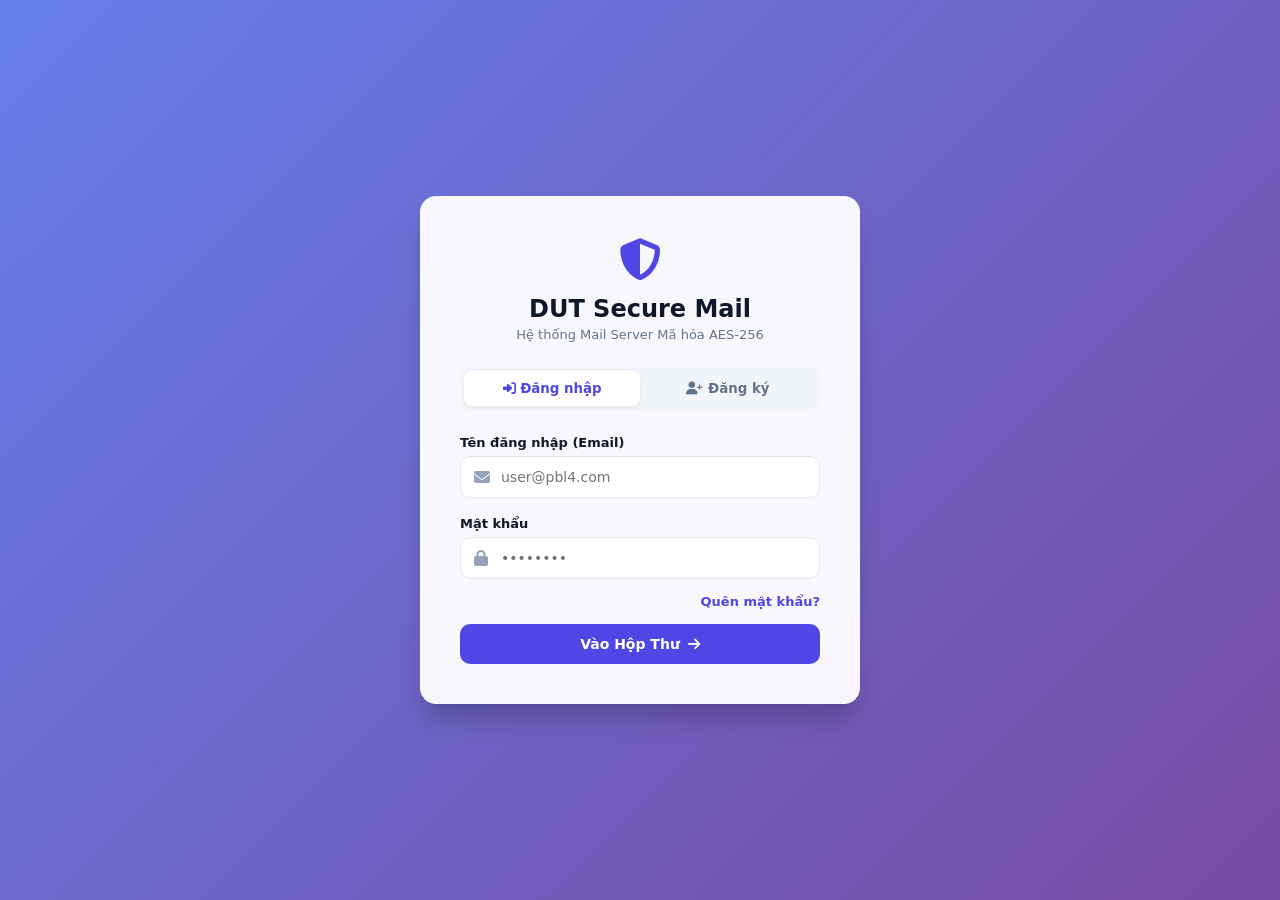
==== commit 847f83a6: "them cac chuc nang cua LonG" ====
--- a/src/main/resources/static/index.html
+++ b/src/main/resources/static/index.html
@@ -1,131 +1,148 @@
-<!DOCTYPE html>
-<html lang="vi">
-<head>
-    <meta charset="UTF-8">
-    <meta name="viewport" content="width=device-width, initial-scale=1.0">
-    <title>DUT Mail - Đăng nhập</title>
-    <!-- FontAwesome Icon CDN -->
-    <link rel="stylesheet" href="https://cdnjs.cloudflare.com/ajax/libs/font-awesome/6.4.0/css/all.min.css">
-    <link rel="stylesheet" href="css/style.css">
-    <style>
-        /* CSS cho Toast Notification ở trang Auth */
-        #toast-container {
-            position: fixed;
-            top: 20px;
-            right: 20px;
-            z-index: 9999;
-            display: flex;
-            flex-direction: column;
-            gap: 10px;
-        }
-        .toast {
-            display: flex;
-            align-items: center;
-            gap: 12px;
-            min-width: 280px;
-            padding: 12px 18px;
-            background: #ffffff;
-            border-radius: 10px;
-            box-shadow: 0 10px 25px -5px rgba(0, 0, 0, 0.1), 0 8px 10px -6px rgba(0, 0, 0, 0.1);
-            border-left: 4px solid #10b981;
-            transform: translateX(120%);
-            transition: transform 0.3s cubic-bezier(0.68, -0.55, 0.265, 1.55);
-            font-family: system-ui, -apple-system, sans-serif;
-        }
-        .toast.show {
-            transform: translateX(0);
-        }
-        .toast.error {
-            border-left-color: #ef4444;
-        }
-        .toast-icon {
-            font-size: 18px;
-            color: #10b981;
-        }
-        .toast.error .toast-icon {
-            color: #ef4444;
-        }
-        .toast-message {
-            font-size: 14px;
-            font-weight: 500;
-            color: #1e293b;
-        }
-    </style>
-</head>
-<body class="auth-body">
-    <div class="auth-card">
-        <div class="auth-header">
-            <div class="auth-logo">
-                <i class="fa-solid fa-shield-halved"></i>
-            </div>
-            <h2>DUT Secure Mail</h2>
-            <p>Hệ thống Mail Server Mã hóa AES-256</p>
-        </div>
-
-        <div class="auth-tabs">
-            <button id="tab-login-btn" class="tab-btn active" onclick="switchTab('login')">
-                <i class="fa-solid fa-right-to-bracket"></i> Đăng nhập
-            </button>
-            <button id="tab-register-btn" class="tab-btn" onclick="switchTab('register')">
-                <i class="fa-solid fa-user-plus"></i> Đăng ký
-            </button>
-        </div>
-
-        <!-- Form Đăng Nhập -->
-        <form id="login-form" class="auth-form" onsubmit="handleLogin(event)">
-            <div class="input-group">
-                <label for="login-username">Tên đăng nhập (Email)</label>
-                <div class="input-icon-wrapper">
-                    <i class="fa-solid fa-envelope input-icon"></i>
-                    <input type="email" id="login-username" placeholder="user@pbl4.com" autocomplete="username" required>
-                </div>
-            </div>
-            <div class="input-group">
-                <label for="login-password">Mật khẩu</label>
-                <div class="input-icon-wrapper">
-                    <i class="fa-solid fa-lock input-icon"></i>
-                    <input type="password" id="login-password" placeholder="••••••••" autocomplete="current-password" required>
-                </div>
-            </div>
-            <button type="submit" class="btn btn-primary btn-block">
-                Vào Hộp Thư <i class="fa-solid fa-arrow-right"></i>
-            </button>
-        </form>
-
-        <!-- Form Đăng Ký -->
-        <form id="register-form" class="auth-form hidden" onsubmit="handleRegister(event)">
-            <div class="input-group">
-                <label for="reg-username">Tên đăng nhập mới</label>
-                <div class="input-icon-wrapper">
-                    <i class="fa-solid fa-user input-icon"></i>
-                    <input type="email" id="reg-username" placeholder="user@pbl4.com" autocomplete="username" required>
-                </div>
-            </div>
-            <div class="input-group">
-                <label for="reg-password">Mật khẩu</label>
-                <div class="input-icon-wrapper">
-                    <i class="fa-solid fa-key input-icon"></i>
-                    <input type="password" id="reg-password" placeholder="••••••••" autocomplete="new-password" required>
-                </div>
-            </div>
-            <div class="input-group">
-                <label for="reg-confirm">Xác nhận mật khẩu</label>
-                <div class="input-icon-wrapper">
-                    <i class="fa-solid fa-check-double input-icon"></i>
-                    <input type="password" id="reg-confirm" placeholder="••••••••" autocomplete="new-password" required>
-                </div>
-            </div>
-            <button type="submit" class="btn btn-success btn-block">
-                Tạo Tài Khoản <i class="fa-solid fa-user-check"></i>
-            </button>
-        </form>
-
-        <div id="auth-message" class="alert-message hidden"></div>
-    </div>
-
-    <!-- KHUNG CHỨA TOAST THÔNG BÁO -->
-    <div id="toast-container"></div>
-
-    <script src="js/auth.js"></script>
-</body>
+<!-- FILE: src/main/resources/web/index.html -->
+<!DOCTYPE html>
+<html lang="vi">
+<head>
+    <meta charset="UTF-8">
+    <meta name="viewport" content="width=device-width, initial-scale=1.0">
+    <title>DUT Mail - Đăng nhập</title>
+    <link rel="stylesheet" href="https://cdnjs.cloudflare.com/ajax/libs/font-awesome/6.4.0/css/all.min.css">
+    <link rel="stylesheet" href="css/style.css">
+</head>
+<body class="auth-body">
+    <div class="auth-card">
+        <div class="auth-header">
+            <div class="auth-logo">
+                <i class="fa-solid fa-shield-halved"></i>
+            </div>
+            <h2>DUT Secure Mail</h2>
+            <p>Hệ thống Mail Server Mã hóa AES-256</p>
+        </div>
+
+        <div class="auth-tabs">
+            <button id="tab-login-btn" class="tab-btn active" onclick="switchTab('login')">
+                <i class="fa-solid fa-right-to-bracket"></i> Đăng nhập
+            </button>
+            <button id="tab-register-btn" class="tab-btn" onclick="switchTab('register')">
+                <i class="fa-solid fa-user-plus"></i> Đăng ký
+            </button>
+        </div>
+
+        <form id="login-form" class="auth-form" onsubmit="handleLogin(event)">
+            <div class="input-group">
+                <label for="login-username">Tên đăng nhập (Email)</label>
+                <div class="input-icon-wrapper">
+                    <i class="fa-solid fa-envelope input-icon"></i>
+                    <input type="email" id="login-username" placeholder="user@pbl4.com" autocomplete="username" required>
+                </div>
+            </div>
+            <div class="input-group">
+                <label for="login-password">Mật khẩu</label>
+                <div class="input-icon-wrapper">
+                    <i class="fa-solid fa-lock input-icon"></i>
+                    <input type="password" id="login-password" placeholder="••••••••" autocomplete="current-password" required>
+                </div>
+            </div>
+            <div class="forgot-row">
+                <a href="#" class="forgot-link" onclick="showForgotPassword(event)">Quên mật khẩu?</a>
+            </div>
+            <button type="submit" class="btn btn-primary btn-block">
+                Vào Hộp Thư <i class="fa-solid fa-arrow-right"></i>
+            </button>
+        </form>
+
+        <form id="register-form" class="auth-form hidden" onsubmit="handleRegister(event)">
+            <div class="input-group">
+                <label for="reg-username">Tên đăng nhập mới</label>
+                <div class="input-icon-wrapper">
+                    <i class="fa-solid fa-user input-icon"></i>
+                    <input type="email" id="reg-username" placeholder="user@pbl4.com" autocomplete="username" required>
+                </div>
+            </div>
+            <div class="input-group">
+                <label for="reg-password">Mật khẩu</label>
+                <div class="input-icon-wrapper">
+                    <i class="fa-solid fa-key input-icon"></i>
+                    <input type="password" id="reg-password" placeholder="••••••••" autocomplete="new-password" required>
+                </div>
+            </div>
+            <div class="input-group">
+                <label for="reg-confirm">Xác nhận mật khẩu</label>
+                <div class="input-icon-wrapper">
+                    <i class="fa-solid fa-check-double input-icon"></i>
+                    <input type="password" id="reg-confirm" placeholder="••••••••" autocomplete="new-password" required>
+                </div>
+            </div>
+            <button type="submit" class="btn btn-success btn-block">
+                Tạo Tài Khoản <i class="fa-solid fa-user-check"></i>
+            </button>
+        </form>
+
+        <form id="forgot-form" class="auth-form hidden" onsubmit="handleResetPassword(event)" autocomplete="off">
+            <p class="auth-help">Nhập tên tài khoản, chọn cách xác minh rồi đặt mật khẩu mới.</p>
+
+            <div class="input-group">
+                <label for="fp-username">Tên tài khoản</label>
+                <div class="input-icon-wrapper">
+                    <i class="fa-solid fa-user input-icon"></i>
+                    <input type="email" id="fp-username" placeholder="user@pbl4.com" autocomplete="username" required>
+                </div>
+            </div>
+
+            <div class="method-switch">
+                <button type="button" id="fp-method-otp" class="method-btn active" onclick="selectResetMethod('OTP')">
+                    <i class="fa-solid fa-envelope-circle-check"></i> OTP qua email khôi phục
+                </button>
+                <button type="button" id="fp-method-backup" class="method-btn" onclick="selectResetMethod('BACKUP_CODE')">
+                    <i class="fa-solid fa-key"></i> Mã dự phòng
+                </button>
+            </div>
+
+            <button type="button" id="fp-send-otp" class="btn btn-outline btn-block" onclick="handleSendOtp()">
+                <i class="fa-solid fa-paper-plane"></i> Gửi mã OTP
+            </button>
+
+            <div class="input-group" style="margin-top: 14px;">
+                <label for="fp-code" id="fp-code-label">Mã OTP</label>
+                <div class="input-icon-wrapper">
+                    <i class="fa-solid fa-hashtag input-icon"></i>
+                    <input type="text" id="fp-code" inputmode="numeric" autocomplete="one-time-code" maxlength="20" placeholder="Nhập mã" required>
+                </div>
+            </div>
+
+            <div class="input-group">
+                <label for="fp-new-password">Mật khẩu mới</label>
+                <div class="input-icon-wrapper">
+                    <i class="fa-solid fa-lock input-icon"></i>
+                    <input type="password" id="fp-new-password" placeholder="8–32 ký tự, có chữ, số, ký tự đặc biệt" autocomplete="new-password" required
+                           oninput="updateStrength('fp-new-password','fp-strength-bar','fp-strength-label')">
+                </div>
+                <div class="strength"><div id="fp-strength-bar" class="strength-bar"></div></div>
+                <div id="fp-strength-label" class="strength-label"></div>
+            </div>
+
+            <div class="input-group">
+                <label for="fp-confirm">Nhập lại mật khẩu mới</label>
+                <div class="input-icon-wrapper">
+                    <i class="fa-solid fa-check-double input-icon"></i>
+                    <input type="password" id="fp-confirm" placeholder="••••••••" autocomplete="new-password" required>
+                </div>
+            </div>
+
+            <button type="submit" class="btn btn-primary btn-block">
+                Đặt lại mật khẩu <i class="fa-solid fa-arrow-right"></i>
+            </button>
+            <div class="forgot-row" style="margin-top: 12px; text-align: center;">
+                <a href="#" class="forgot-link" onclick="backToLogin(event)"><i class="fa-solid fa-arrow-left"></i> Quay lại đăng nhập</a>
+            </div>
+
+            <div id="fp-message" class="inline-msg hidden"></div>
+        </form>
+
+        <div id="auth-message" class="alert-message hidden"></div>
+    </div>
+
+    <div id="toast-container"></div>
+
+    <script src="js/auth.js"></script>
+</body>
 </html>
--- a/src/main/resources/static/css/style.css
+++ b/src/main/resources/static/css/style.css
@@ -1,396 +1,871 @@
-/* ==========================================================================
-   PBL4 SECURE MAIL SERVER - MODERN UI DESIGN
-   ========================================================================== */
-
-:root {
-    --primary-color: #4f46e5;
-    --primary-hover: #4338ca;
-    --primary-light: #eef2ff;
-    --bg-gradient: linear-gradient(135deg, #667eea 0%, #764ba2 100%);
-    --surface-bg: #ffffff;
-    --sidebar-bg: #f8fafc;
-    --text-main: #0f172a;
-    --text-muted: #64748b;
-    --border-color: #e2e8f0;
-    --shadow-sm: 0 2px 4px rgba(0,0,0,0.05);
-    --shadow-md: 0 10px 25px -5px rgba(0,0,0,0.1), 0 8px 10px -6px rgba(0,0,0,0.1);
-    --shadow-lg: 0 20px 25px -5px rgba(0,0,0,0.2);
-    --radius-lg: 16px;
-    --radius-md: 10px;
-}
-
-* {
-    margin: 0;
-    padding: 0;
-    box-sizing: border-box;
-    font-family: 'Segoe UI', system-ui, -apple-system, sans-serif;
-}
-
-/* --- 1. TRANSITION & UTILS --- */
-.hidden { display: none !important; }
-
-/* --- 2. AUTH PAGE (index.html) --- */
-.auth-body {
-    min-height: 100vh;
-    background: var(--bg-gradient);
-    display: flex;
-    align-items: center;
-    justify-content: center;
-    padding: 20px;
-}
-
-.auth-card {
-    background: rgba(255, 255, 255, 0.95);
-    backdrop-filter: blur(10px);
-    border-radius: var(--radius-lg);
-    width: 100%;
-    max-width: 440px;
-    padding: 40px;
-    box-shadow: var(--shadow-lg);
-    animation: fadeInDown 0.5s ease-out;
-}
-
-@keyframes fadeInDown {
-    from { opacity: 0; transform: translateY(-20px); }
-    to { opacity: 1; transform: translateY(0); }
-}
-
-.auth-header {
-    text-align: center;
-    margin-bottom: 25px;
-}
-
-.auth-logo {
-    font-size: 42px;
-    color: var(--primary-color);
-    margin-bottom: 10px;
-}
-
-.auth-header h2 {
-    color: var(--text-main);
-    font-size: 24px;
-    font-weight: 700;
-}
-
-.auth-header p {
-    color: var(--text-muted);
-    font-size: 13px;
-    margin-top: 4px;
-}
-
-.auth-tabs {
-    display: flex;
-    background: #f1f5f9;
-    padding: 4px;
-    border-radius: var(--radius-md);
-    margin-bottom: 25px;
-}
-
-.tab-btn {
-    flex: 1;
-    padding: 10px;
-    border: none;
-    background: transparent;
-    font-weight: 600;
-    color: var(--text-muted);
-    border-radius: 8px;
-    cursor: pointer;
-    transition: all 0.3s ease;
-}
-
-.tab-btn.active {
-    background: var(--surface-bg);
-    color: var(--primary-color);
-    box-shadow: var(--shadow-sm);
-}
-
-.input-group {
-    margin-bottom: 18px;
-}
-
-.input-group label {
-    display: block;
-    font-size: 13px;
-    font-weight: 600;
-    color: var(--text-main);
-    margin-bottom: 6px;
-}
-
-.input-icon-wrapper {
-    position: relative;
-}
-
-.input-icon {
-    position: absolute;
-    left: 14px;
-    top: 50%;
-    transform: translateY(-50%);
-    color: #94a3b8;
-}
-
-.input-icon-wrapper input {
-    width: 100%;
-    padding: 12px 14px 12px 40px;
-    border: 1.5px solid var(--border-color);
-    border-radius: var(--radius-md);
-    outline: none;
-    font-size: 14px;
-    transition: all 0.2s ease;
-}
-
-.input-icon-wrapper input:focus {
-    border-color: var(--primary-color);
-    box-shadow: 0 0 0 4px var(--primary-light);
-}
-
-.btn {
-    padding: 12px 20px;
-    border-radius: var(--radius-md);
-    border: none;
-    font-weight: 600;
-    font-size: 14px;
-    cursor: pointer;
-    transition: all 0.2s ease;
-    display: inline-flex;
-    align-items: center;
-    justify-content: center;
-    gap: 8px;
-}
-
-.btn-primary { background: var(--primary-color); color: #fff; }
-.btn-primary:hover { background: var(--primary-hover); transform: translateY(-1px); }
-.btn-success { background: #10b981; color: #fff; }
-.btn-success:hover { background: #059669; }
-.btn-block { width: 100%; }
-
-/* --- 3. MAIN APP DASHBOARD (main.html) --- */
-.app-body {
-    height: 100vh;
-    display: flex;
-    flex-direction: column;
-    background: #f1f5f9;
-}
-
-.app-header {
-    height: 64px;
-    background: var(--surface-bg);
-    border-bottom: 1px solid var(--border-color);
-    display: flex;
-    align-items: center;
-    justify-content: space-between;
-    padding: 0 24px;
-    box-shadow: var(--shadow-sm);
-    z-index: 10;
-}
-
-.logo-area {
-    display: flex;
-    align-items: center;
-    gap: 12px;
-    color: var(--primary-color);
-    font-size: 20px;
-    font-weight: 800;
-}
-
-.user-area {
-    display: flex;
-    align-items: center;
-    gap: 12px;
-    font-size: 14px;
-    color: var(--text-main);
-    font-weight: 500;
-}
-
-.btn-outline {
-    background: transparent;
-    border: 1.5px solid var(--border-color);
-    color: var(--text-main);
-}
-
-.btn-outline:hover {
-    background: #f8fafc;
-    border-color: #cbd5e1;
-}
-
-.app-container {
-    flex: 1;
-    display: grid;
-    grid-template-columns: 240px 360px 1fr;
-    overflow: hidden;
-}
-
-/* Sidebar */
-.sidebar {
-    background: var(--sidebar-bg);
-    border-right: 1px solid var(--border-color);
-    padding: 20px 16px;
-}
-
-.btn-compose {
-    width: 100%;
-    background: var(--bg-gradient);
-    color: #fff;
-    padding: 14px;
-    border-radius: 30px;
-    box-shadow: 0 4px 12px rgba(99, 102, 241, 0.3);
-    margin-bottom: 24px;
-}
-
-.btn-compose:hover {
-    transform: translateY(-2px);
-    box-shadow: 0 6px 16px rgba(99, 102, 241, 0.4);
-}
-
-.nav-menu {
-    display: flex;
-    flex-direction: column;
-    gap: 4px;
-}
-
-.nav-item {
-    display: flex;
-    align-items: center;
-    gap: 12px;
-    padding: 12px 16px;
-    color: var(--text-muted);
-    text-decoration: none;
-    font-weight: 600;
-    font-size: 14px;
-    border-radius: var(--radius-md);
-    transition: all 0.2s;
-}
-
-.nav-item:hover { background: #e2e8f0; color: var(--text-main); }
-.nav-item.active { background: var(--primary-light); color: var(--primary-color); }
-
-/* Email List Panel - ĐÃ BỔ SUNG THANH CUỘN DỌC DỰ PHÒNG KHI ĐẦY THƯ */
-.email-list-panel {
-    background: var(--surface-bg);
-    border-right: 1px solid var(--border-color);
-    display: flex;
-    flex-direction: column;
-    height: 100%;
-    overflow: hidden;
-}
-
-.panel-header {
-    padding: 18px 20px;
-    border-bottom: 1px solid var(--border-color);
-    display: flex;
-    align-items: center;
-    justify-content: space-between;
-}
-
-.btn-refresh {
-    background: none;
-    border: none;
-    color: var(--text-muted);
-    font-size: 16px;
-    cursor: pointer;
-    padding: 6px;
-    border-radius: 50%;
-    transition: all 0.2s;
-}
-
-.btn-refresh:hover { background: #f1f5f9; color: var(--primary-color); transform: rotate(180deg); }
-
-.email-list {
-    flex: 1;
-    overflow-y: auto; /* Tự động hiển thị thanh cuộn dọc khi vượt quá chiều cao khung */
-    max-height: calc(100vh - 128px);
-}
-
-.email-list::-webkit-scrollbar {
-    width: 6px;
-}
-
-.email-list::-webkit-scrollbar-thumb {
-    background: #cbd5e1;
-    border-radius: 4px;
-}
-
-.email-list::-webkit-scrollbar-thumb:hover {
-    background: #94a3b8;
-}
-
-.email-item {
-    padding: 16px 20px;
-    border-bottom: 1px solid var(--border-color);
-    cursor: pointer;
-    transition: all 0.2s ease;
-}
-
-.email-item:hover { background: #f8fafc; transform: translateX(3px); }
-.email-item.active { background: var(--primary-light); border-left: 4px solid var(--primary-color); }
-.email-item.unread .email-subject { font-weight: 700; color: var(--text-main); }
-.email-sender { font-size: 13px; font-weight: 600; color: var(--text-main); }
-.email-subject { font-size: 14px; color: var(--text-muted); margin: 4px 0; }
-.email-date { font-size: 11px; color: #94a3b8; }
-
-/* Detail Panel */
-.email-detail-panel {
-    background: var(--surface-bg);
-    padding: 30px;
-    overflow-y: auto;
-}
-
-.empty-state {
-    height: 100%;
-    display: flex;
-    flex-direction: column;
-    align-items: center;
-    justify-content: center;
-    color: #94a3b8;
-}
-
-.empty-icon { font-size: 64px; margin-bottom: 16px; color: #cbd5e1; }
-
-.detail-header h2 { font-size: 22px; color: var(--text-main); margin-bottom: 16px; }
-.detail-meta p { font-size: 13px; color: var(--text-muted); margin-bottom: 6px; }
-.divider { border: 0; height: 1px; background: var(--border-color); margin: 20px 0; }
-.detail-body { font-size: 15px; line-height: 1.7; color: #334155; }
-
-/* --- 4. MODAL COMPOSE SOẠN THƯ --- */
-.compose-modal {
-    position: fixed;
-    bottom: 0;
-    right: 40px;
-    width: 540px;
-    background: var(--surface-bg);
-    border-radius: 16px 16px 0 0;
-    box-shadow: var(--shadow-lg);
-    border: 1px solid var(--border-color);
-    z-index: 100;
-    animation: slideUp 0.3s ease-out;
-}
-
-@keyframes slideUp {
-    from { transform: translateY(100%); }
-    to { transform: translateY(0); }
-}
-
-.compose-header {
-    background: #0f172a;
-    color: #fff;
-    padding: 14px 20px;
-    border-radius: 15px 15px 0 0;
-    display: flex;
-    justify-content: space-between;
-    font-weight: 600;
-}
-
-.btn-close { background: none; border: none; color: #94a3b8; font-size: 20px; cursor: pointer; }
-.btn-close:hover { color: #fff; }
-
-.compose-form { padding: 20px; }
-.compose-input-group input, .compose-input-group textarea {
-    width: 100%;
-    border: none;
-    border-bottom: 1px solid var(--border-color);
-    padding: 10px 0;
-    outline: none;
-    font-size: 14px;
-    margin-bottom: 10px;
-}
-.compose-input-group textarea { border: 1px solid var(--border-color); border-radius: 8px; padding: 10px; resize: none; }
-.compose-footer { display: flex; justify-content: flex-end; gap: 10px; margin-top: 10px; }+/* FILE: src/main/resources/web/css/style.css */
+:root {
+    --primary-color: #4f46e5;
+    --primary-hover: #4338ca;
+    --primary-light: #eef2ff;
+    --bg-gradient: linear-gradient(135deg, #667eea 0%, #764ba2 100%);
+    --surface-bg: #ffffff;
+    --sidebar-bg: #f8fafc;
+    --text-main: #0f172a;
+    --text-muted: #64748b;
+    --border-color: #e2e8f0;
+    --shadow-sm: 0 2px 4px rgba(0,0,0,0.05);
+    --shadow-md: 0 10px 25px -5px rgba(0,0,0,0.1), 0 8px 10px -6px rgba(0,0,0,0.1);
+    --shadow-lg: 0 20px 25px -5px rgba(0,0,0,0.2);
+    --radius-lg: 16px;
+    --radius-md: 10px;
+
+    --admin-primary: #5046e5;
+    --admin-hover: #4338ca;
+    --bg-light: #f8fafc;
+    --danger: #ef4444;
+    --success: #10b981;
+    --warning: #f59e0b;
+}
+
+* {
+    margin: 0;
+    padding: 0;
+    box-sizing: border-box;
+    font-family: 'Segoe UI', system-ui, -apple-system, sans-serif;
+}
+
+.hidden { display: none !important; }
+
+#toast-container {
+    position: fixed;
+    top: 20px;
+    right: 20px;
+    z-index: 9999;
+    display: flex;
+    flex-direction: column;
+    gap: 10px;
+}
+
+.toast {
+    display: flex;
+    align-items: center;
+    gap: 12px;
+    min-width: 280px;
+    padding: 12px 18px;
+    background: #ffffff;
+    border-radius: 10px;
+    box-shadow: var(--shadow-md);
+    border-left: 4px solid #10b981;
+    transform: translateX(120%);
+    transition: transform 0.3s cubic-bezier(0.68, -0.55, 0.265, 1.55);
+    font-family: inherit;
+}
+
+.toast.show { transform: translateX(0); }
+.toast.error { border-left-color: #ef4444; }
+.toast-icon { font-size: 18px; color: #10b981; }
+.toast.error .toast-icon { color: #ef4444; }
+.toast-message { font-size: 14px; font-weight: 500; color: #1e293b; }
+
+.auth-body {
+    min-height: 100vh;
+    background: var(--bg-gradient);
+    display: flex;
+    align-items: center;
+    justify-content: center;
+    padding: 20px;
+}
+
+.auth-card {
+    background: rgba(255, 255, 255, 0.95);
+    backdrop-filter: blur(10px);
+    border-radius: var(--radius-lg);
+    width: 100%;
+    max-width: 440px;
+    padding: 40px;
+    box-shadow: var(--shadow-lg);
+    animation: fadeInDown 0.5s ease-out;
+}
+
+@keyframes fadeInDown {
+    from { opacity: 0; transform: translateY(-20px); }
+    to { opacity: 1; transform: translateY(0); }
+}
+
+.auth-header { text-align: center; margin-bottom: 25px; }
+.auth-logo { font-size: 42px; color: var(--primary-color); margin-bottom: 10px; }
+.auth-header h2 { color: var(--text-main); font-size: 24px; font-weight: 700; }
+.auth-header p { color: var(--text-muted); font-size: 13px; margin-top: 4px; }
+
+.auth-tabs {
+    display: flex;
+    background: #f1f5f9;
+    padding: 4px;
+    border-radius: var(--radius-md);
+    margin-bottom: 25px;
+}
+
+.tab-btn {
+    flex: 1;
+    padding: 10px;
+    border: none;
+    background: transparent;
+    font-weight: 600;
+    color: var(--text-muted);
+    border-radius: 8px;
+    cursor: pointer;
+    transition: all 0.3s ease;
+}
+
+.tab-btn.active {
+    background: var(--surface-bg);
+    color: var(--primary-color);
+    box-shadow: var(--shadow-sm);
+}
+
+.input-group { margin-bottom: 18px; }
+.input-group label { display: block; font-size: 13px; font-weight: 600; color: var(--text-main); margin-bottom: 6px; }
+.input-icon-wrapper { position: relative; }
+.input-icon { position: absolute; left: 14px; top: 50%; transform: translateY(-50%); color: #94a3b8; }
+.input-icon-wrapper input {
+    width: 100%;
+    padding: 12px 14px 12px 40px;
+    border: 1.5px solid var(--border-color);
+    border-radius: var(--radius-md);
+    outline: none;
+    font-size: 14px;
+    transition: all 0.2s ease;
+}
+.input-icon-wrapper input:focus { border-color: var(--primary-color); box-shadow: 0 0 0 4px var(--primary-light); }
+
+.btn {
+    padding: 12px 20px;
+    border-radius: var(--radius-md);
+    border: none;
+    font-weight: 600;
+    font-size: 14px;
+    cursor: pointer;
+    transition: all 0.2s ease;
+    display: inline-flex;
+    align-items: center;
+    justify-content: center;
+    gap: 8px;
+}
+.btn-primary { background: var(--primary-color); color: #fff; }
+.btn-primary:hover { background: var(--primary-hover); transform: translateY(-1px); }
+.btn-success { background: #10b981; color: #fff; }
+.btn-success:hover { background: #059669; }
+.btn-block { width: 100%; }
+
+.app-body { height: 100vh; display: flex; flex-direction: column; background: #f1f5f9; }
+.app-header {
+    height: 64px;
+    background: var(--surface-bg);
+    border-bottom: 1px solid var(--border-color);
+    display: flex;
+    align-items: center;
+    justify-content: space-between;
+    padding: 0 24px;
+    box-shadow: var(--shadow-sm);
+    z-index: 10;
+}
+.logo-area { display: flex; align-items: center; gap: 12px; color: var(--primary-color); font-size: 20px; font-weight: 800; }
+.user-area { display: flex; align-items: center; gap: 12px; font-size: 14px; color: var(--text-main); font-weight: 500; }
+.btn-outline { background: transparent; border: 1.5px solid var(--border-color); color: var(--text-main); }
+.btn-outline:hover { background: #f8fafc; border-color: #cbd5e1; }
+
+.app-container { flex: 1; display: grid; grid-template-columns: 240px 360px 1fr; overflow: hidden; }
+.sidebar {
+    background: var(--sidebar-bg);
+    border-right: 1px solid var(--border-color);
+    padding: 20px 16px;
+    display: flex;
+    flex-direction: column;
+    justify-content: space-between;
+}
+.btn-compose { width: 100%; background: var(--bg-gradient); color: #fff; padding: 14px; border-radius: 30px; box-shadow: 0 4px 12px rgba(99, 102, 241, 0.3); margin-bottom: 24px; }
+.btn-compose:hover { transform: translateY(-2px); box-shadow: 0 6px 16px rgba(99, 102, 241, 0.4); }
+
+.nav-menu { display: flex; flex-direction: column; gap: 4px; }
+.nav-item { display: flex; align-items: center; gap: 12px; padding: 12px 16px; color: var(--text-muted); text-decoration: none; font-weight: 600; font-size: 14px; border-radius: var(--radius-md); transition: all 0.2s; }
+.nav-item:hover { background: #e2e8f0; color: var(--text-main); }
+.nav-item.active { background: var(--primary-light); color: var(--primary-color); }
+
+.storage-widget {
+    background: #ffffff;
+    border: 1px solid var(--border-color);
+    border-radius: var(--radius-md);
+    padding: 14px;
+    margin-top: auto;
+}
+.storage-info {
+    display: flex;
+    justify-content: space-between;
+    font-size: 12px;
+    color: var(--text-muted);
+    font-weight: 600;
+    margin-bottom: 8px;
+}
+.storage-bar {
+    height: 6px;
+    background: #e2e8f0;
+    border-radius: 3px;
+    overflow: hidden;
+}
+.storage-progress {
+    height: 100%;
+    background: var(--primary-color);
+    border-radius: 3px;
+    transition: width 0.3s ease;
+}
+
+.email-list-panel { background: var(--surface-bg); border-right: 1px solid var(--border-color); display: flex; flex-direction: column; height: 100%; overflow: hidden; }
+.panel-header { padding: 18px 20px; border-bottom: 1px solid var(--border-color); display: flex; align-items: center; justify-content: space-between; }
+.btn-refresh { background: none; border: none; color: var(--text-muted); font-size: 16px; cursor: pointer; padding: 6px; border-radius: 50%; transition: all 0.2s; }
+.btn-refresh:hover { background: #f1f5f9; color: var(--primary-color); transform: rotate(180deg); }
+
+.search-box-wrapper {
+    position: relative;
+    padding: 10px 20px;
+    border-bottom: 1px solid var(--border-color);
+}
+.search-icon {
+    position: absolute;
+    left: 32px;
+    top: 50%;
+    transform: translateY(-50%);
+    color: var(--text-muted);
+    font-size: 13px;
+}
+#mail-search-input {
+    width: 100%;
+    padding: 8px 12px 8px 32px;
+    border: 1px solid var(--border-color);
+    border-radius: 20px;
+    font-size: 13px;
+    outline: none;
+    background: #f8fafc;
+}
+#mail-search-input:focus {
+    background: #ffffff;
+    border-color: var(--primary-color);
+}
+
+.email-list { flex: 1; overflow-y: auto; max-height: calc(100vh - 180px); }
+.email-list::-webkit-scrollbar { width: 6px; }
+.email-list::-webkit-scrollbar-thumb { background: #cbd5e1; border-radius: 4px; }
+.email-item { padding: 16px 20px; border-bottom: 1px solid var(--border-color); cursor: pointer; transition: all 0.2s ease; }
+.email-item:hover { background: #f8fafc; transform: translateX(3px); }
+.email-item.active { background: var(--primary-light); border-left: 4px solid var(--primary-color); }
+.email-item.unread .email-subject { font-weight: 700; color: var(--text-main); }
+/* FILE: src/main/resources/web/css/style.css  (PHẦN TIẾP THEO - bắt đầu từ dòng .email-sender) */
+.email-sender { font-size: 13px; font-weight: 600; color: var(--text-main); }
+.email-subject { font-size: 14px; color: var(--text-muted); margin: 4px 0; }
+.email-date { font-size: 11px; color: #94a3b8; }
+
+.email-detail-panel { background: var(--surface-bg); padding: 30px; overflow-y: auto; }
+.detail-body { white-space: pre-wrap; word-break: break-word; font-size: 14px; color: var(--text-main); line-height: 1.6; }
+
+.empty-state { height: 100%; display: flex; flex-direction: column; align-items: center; justify-content: center; color: #94a3b8; }
+.empty-icon { font-size: 64px; margin-bottom: 16px; color: #cbd5e1; }
+
+.attachments-area {
+    margin-top: 24px;
+    padding-top: 16px;
+    border-top: 1px solid var(--border-color);
+}
+.attachments-area h4 {
+    font-size: 14px;
+    color: var(--text-main);
+    margin-bottom: 12px;
+}
+.attachment-grid {
+    display: flex;
+    flex-wrap: wrap;
+    gap: 10px;
+}
+.attachment-card {
+    display: flex;
+    align-items: center;
+    gap: 8px;
+    padding: 8px 12px;
+    background: #f8fafc;
+    border: 1px solid var(--border-color);
+    border-radius: var(--radius-md);
+    font-size: 13px;
+    text-decoration: none;
+    color: var(--text-main);
+    transition: all 0.2s;
+}
+.attachment-card:hover {
+    background: var(--primary-light);
+    border-color: var(--primary-color);
+    color: var(--primary-color);
+}
+
+.compose-modal { position: fixed; bottom: 0; right: 40px; width: 540px; background: var(--surface-bg); border-radius: 16px 16px 0 0; box-shadow: var(--shadow-lg); border: 1px solid var(--border-color); z-index: 100; animation: slideUp 0.3s ease-out; }
+.compose-header { background: #0f172a; color: #fff; padding: 14px 20px; border-radius: 15px 15px 0 0; display: flex; justify-content: space-between; font-weight: 600; }
+.btn-close { background: none; border: none; color: #94a3b8; font-size: 20px; cursor: pointer; }
+.compose-form { padding: 20px; }
+.compose-input-group input, .compose-input-group textarea { width: 100%; border: none; border-bottom: 1px solid var(--border-color); padding: 10px 0; outline: none; font-size: 14px; margin-bottom: 10px; }
+.compose-input-group textarea { border: 1px solid var(--border-color); border-radius: 8px; padding: 10px; resize: none; }
+.compose-footer { display: flex; justify-content: flex-end; gap: 10px; margin-top: 10px; }
+
+.admin-body {
+    background-color: var(--bg-light);
+    margin: 0;
+    font-family: 'Segoe UI', Tahoma, Geneva, Verdana, sans-serif;
+    color: #334155;
+}
+
+.admin-container {
+    display: flex;
+    height: 100vh;
+}
+
+.admin-sidebar {
+    width: 260px;
+    background: #ffffff;
+    border-right: 1px solid var(--border-color);
+    display: flex;
+    flex-direction: column;
+    padding: 20px 15px;
+}
+
+.admin-brand {
+    display: flex;
+    align-items: center;
+    gap: 12px;
+    font-size: 20px;
+    font-weight: 700;
+    color: var(--admin-primary);
+    margin-bottom: 30px;
+    padding-left: 10px;
+}
+
+.admin-menu {
+    list-style: none;
+    padding: 0;
+    margin: 0;
+    flex: 1;
+}
+
+.admin-menu li {
+    margin-bottom: 8px;
+}
+
+.admin-menu a {
+    display: flex;
+    align-items: center;
+    gap: 12px;
+    padding: 12px 16px;
+    color: #64748b;
+    text-decoration: none;
+    border-radius: 10px;
+    font-weight: 500;
+    transition: all 0.2s ease;
+}
+
+.admin-menu a:hover, .admin-menu a.active {
+    background: #eef2ff;
+    color: var(--admin-primary);
+}
+
+.admin-main {
+    flex: 1;
+    display: flex;
+    flex-direction: column;
+    overflow-y: auto;
+}
+
+.admin-header {
+    background: #ffffff;
+    padding: 15px 30px;
+    border-bottom: 1px solid var(--border-color);
+    display: flex;
+    justify-content: space-between;
+    align-items: center;
+}
+
+.admin-user-info {
+    display: flex;
+    align-items: center;
+    gap: 15px;
+}
+
+.badge-admin {
+    background: #e0e7ff;
+    color: var(--admin-primary);
+    padding: 4px 10px;
+    border-radius: 20px;
+    font-size: 12px;
+    font-weight: 600;
+}
+
+.btn-logout {
+    border: 1px solid var(--border-color);
+    background: #fff;
+    padding: 8px 16px;
+    border-radius: 8px;
+    cursor: pointer;
+    font-weight: 600;
+    color: #475569;
+    transition: 0.2s;
+}
+
+.btn-logout:hover {
+    background: #f1f5f9;
+    color: var(--danger);
+}
+
+.admin-content {
+    padding: 30px;
+}
+
+.tab-content {
+    display: none;
+}
+
+.tab-content.active {
+    display: block;
+}
+
+.stats-grid {
+    display: grid;
+    grid-template-columns: repeat(auto-fit, minmax(220px, 1fr));
+    gap: 20px;
+    margin-bottom: 30px;
+}
+
+.stat-card {
+    background: #fff;
+    padding: 20px;
+    border-radius: 12px;
+    border: 1px solid var(--border-color);
+    display: flex;
+    align-items: center;
+    gap: 15px;
+}
+
+.stat-icon {
+    width: 50px;
+    height: 50px;
+    border-radius: 10px;
+    background: #eef2ff;
+    color: var(--admin-primary);
+    display: flex;
+    align-items: center;
+    justify-content: center;
+    font-size: 22px;
+}
+
+.stat-info h4 {
+    margin: 0;
+    font-size: 13px;
+    color: #64748b;
+}
+
+.stat-info .value {
+    font-size: 22px;
+    font-weight: 700;
+    margin-top: 4px;
+    color: #1e293b;
+}
+
+.card-panel {
+    background: #ffffff;
+    border-radius: 12px;
+    border: 1px solid var(--border-color);
+    padding: 24px;
+    margin-bottom: 25px;
+}
+
+.card-panel h3 {
+    margin-top: 0;
+    margin-bottom: 20px;
+    font-size: 18px;
+    color: #1e293b;
+    display: flex;
+    align-items: center;
+    gap: 10px;
+}
+
+.data-table {
+    width: 100%;
+    border-collapse: collapse;
+    text-align: left;
+}
+
+.data-table th, .data-table td {
+    padding: 12px 16px;
+    border-bottom: 1px solid var(--border-color);
+    font-size: 14px;
+}
+
+.data-table th {
+    background: #f8fafc;
+    color: #475569;
+    font-weight: 600;
+}
+
+.status-badge {
+    padding: 4px 10px;
+    border-radius: 12px;
+    font-size: 12px;
+    font-weight: 600;
+}
+
+.status-active { background: #d1fae5; color: #065f46; }
+.status-locked { background: #fee2e2; color: #991b1b; }
+
+.btn-action {
+    padding: 6px 12px;
+    border-radius: 6px;
+    border: none;
+    cursor: pointer;
+    font-size: 12px;
+    font-weight: 600;
+    margin-right: 5px;
+    transition: 0.2s;
+}
+
+.btn-lock { background: #fef3c7; color: #92400e; }
+.btn-lock:hover { background: #fde68a; }
+
+.btn-unlock { background: #d1fae5; color: #065f46; }
+.btn-unlock:hover { background: #a7f3d0; }
+
+.btn-delete { background: #fee2e2; color: #991b1b; }
+.btn-delete:hover { background: #fca5a5; }
+
+.form-group {
+    margin-bottom: 18px;
+}
+
+.form-group label {
+    display: block;
+    margin-bottom: 8px;
+    font-weight: 600;
+    font-size: 14px;
+}
+
+.form-control {
+    width: 100%;
+    padding: 10px 14px;
+    border: 1px solid var(--border-color);
+    border-radius: 8px;
+    font-size: 14px;
+    box-sizing: border-box;
+}
+
+.form-control:focus {
+    outline: none;
+    border-color: var(--admin-primary);
+}
+
+.btn-primary-admin {
+    background: var(--admin-primary);
+    color: #fff;
+    padding: 10px 20px;
+    border: none;
+    border-radius: 8px;
+    font-weight: 600;
+    cursor: pointer;
+    transition: 0.2s;
+}
+
+.btn-primary-admin:hover {
+    background: var(--admin-hover);
+}
+
+.log-box {
+    background: #0f172a;
+    color: #38bdf8;
+    padding: 15px;
+    border-radius: 8px;
+    font-family: 'Courier New', Courier, monospace;
+    font-size: 13px;
+    height: 200px;
+    overflow-y: auto;
+}
+
+.mail-list-container,
+#inbox-list,
+#sent-list {
+    max-height: 520px;
+    overflow-y: auto;
+    padding-right: 4px;
+}
+
+.mail-list-container::-webkit-scrollbar,
+#inbox-list::-webkit-scrollbar,
+#sent-list::-webkit-scrollbar {
+    width: 6px;
+}
+
+.mail-list-container::-webkit-scrollbar-track,
+#inbox-list::-webkit-scrollbar-track,
+#sent-list::-webkit-scrollbar-track {
+    background: #f1f5f9;
+    border-radius: 10px;
+}
+
+.mail-list-container::-webkit-scrollbar-thumb,
+#inbox-list::-webkit-scrollbar-thumb,
+#sent-list::-webkit-scrollbar-thumb {
+    background: #cbd5e1;
+    border-radius: 10px;
+}
+
+.mail-list-container::-webkit-scrollbar-thumb:hover,
+#inbox-list::-webkit-scrollbar-thumb:hover,
+#sent-list::-webkit-scrollbar-thumb:hover {
+    background: #94a3b8;
+}
+
+.confirm-modal-overlay {
+    position: fixed;
+    top: 0; left: 0; right: 0; bottom: 0;
+    background: rgba(15, 23, 42, 0.6);
+    backdrop-filter: blur(4px);
+    display: flex;
+    align-items: center;
+    justify-content: center;
+    z-index: 10000;
+    animation: fadeIn 0.2s ease-out;
+}
+
+.confirm-modal-box {
+    background: #ffffff;
+    width: 100%;
+    max-width: 400px;
+    border-radius: 16px;
+    padding: 24px;
+    box-shadow: var(--shadow-lg);
+    text-align: center;
+}
+
+.confirm-icon {
+    font-size: 42px;
+    color: #ef4444;
+    margin-bottom: 12px;
+}
+
+.confirm-title {
+    font-size: 18px;
+    font-weight: 700;
+    color: #0f172a;
+    margin-bottom: 8px;
+}
+
+.confirm-msg {
+    font-size: 14px;
+    color: #64748b;
+    margin-bottom: 20px;
+}
+
+.confirm-actions {
+    display: flex;
+    gap: 10px;
+    justify-content: center;
+}
+
+.btn-danger {
+    background: #ef4444;
+    color: #ffffff;
+}
+
+.btn-danger:hover {
+    background: #dc2626;
+}
+
+@keyframes fadeIn {
+    from { opacity: 0; transform: scale(0.95); }
+    to { opacity: 1; transform: scale(1); }
+}
+
+.detail-actions { display: flex; gap: 10px; margin: 12px 0 4px; }
+.detail-actions .btn { display: inline-flex; align-items: center; gap: 6px; padding: 8px 16px; font-size: 13px; cursor: pointer; }
+
+/* =====================================================================
+   KHỐI THÊM CỦA L5 (giao diện thư) - chỉ thêm, không sửa các khối cũ ở trên
+   ===================================================================== */
+.btn-secondary { background: #e2e8f0; color: var(--text-main); }
+.btn-secondary:hover { background: #cbd5e1; }
+.btn-sm { padding: 6px 12px; font-size: 12.5px; }
+.detail-actions { flex-wrap: wrap; }
+.detail-actions .btn.btn-sm { padding: 6px 12px; font-size: 12.5px; }
+
+.sidebar { overflow-y: auto; }
+.nav-divider { height: 1px; background: var(--border-color); margin: 8px 4px; }
+
+.panel-header-actions { display: flex; align-items: center; gap: 8px; }
+
+.email-item { position: relative; }
+.email-item-main { padding-right: 30px; }
+.email-item.unread .email-sender { font-weight: 800; }
+.unread-dot {
+    display: inline-block;
+    width: 8px;
+    height: 8px;
+    border-radius: 50%;
+    background: var(--primary-color);
+    margin-right: 6px;
+    vertical-align: middle;
+}
+.star-on { color: #f59e0b; }
+.email-sender .star-on { margin-right: 6px; font-size: 12px; }
+.delete-mail-btn {
+    position: absolute;
+    right: 12px;
+    top: 12px;
+    background: none;
+    border: none;
+    color: #ef4444;
+    cursor: pointer;
+    padding: 4px;
+    font-size: 14px;
+}
+.delete-mail-btn:hover { color: #b91c1c; }
+.empty-list { padding: 20px; text-align: center; color: #94a3b8; font-size: 14px; }
+.load-more-wrap { padding: 15px; text-align: center; }
+.load-more-btn { width: 100%; font-size: 13px; cursor: pointer; }
+
+.file-chip {
+    display: inline-flex;
+    align-items: center;
+    gap: 6px;
+    background: #e2e8f0;
+    border: 1px solid #cbd5e1;
+    padding: 4px 10px;
+    border-radius: 16px;
+    font-size: 12px;
+    color: #1e293b;
+    font-weight: 500;
+}
+.file-chip-icon { color: #2563eb; }
+.file-chip-size { color: #64748b; font-size: 11px; }
+.file-chip-remove { cursor: pointer; color: #ef4444; margin-left: 4px; font-size: 14px; }
+
+.draft-status { margin-right: auto; align-self: center; font-size: 12px; color: var(--text-muted); }
+.storage-progress.danger { background: #ef4444; }
+
+.detail-header { margin-bottom: 20px; }
+#detail-subject { font-size: 20px; font-weight: 700; color: #0f172a; margin-bottom: 12px; word-break: break-word; }
+.detail-meta {
+    background: #f8fafc;
+    border: 1px solid var(--border-color);
+    border-radius: var(--radius-md);
+    padding: 14px 18px;
+    font-size: 13px;
+    display: flex;
+    flex-direction: column;
+    gap: 6px;
+}
+.detail-meta p { display: flex; align-items: center; gap: 8px; color: #334155; }
+.detail-meta strong { color: #0f172a; min-width: 70px; }
+.divider { border: 0; height: 1px; background: var(--border-color); margin: 20px 0; }
+
+.modal-box {
+    background: #ffffff;
+    width: 100%;
+    max-width: 460px;
+    max-height: 90vh;
+    overflow-y: auto;
+    border-radius: 16px;
+    padding: 22px 24px;
+    box-shadow: var(--shadow-lg);
+}
+.modal-box-header { display: flex; align-items: center; justify-content: space-between; margin-bottom: 12px; }
+.modal-box-header h3 { font-size: 17px; color: var(--text-main); display: flex; align-items: center; gap: 8px; }
+.btn-close-dark { background: none; border: none; color: #64748b; font-size: 24px; line-height: 1; cursor: pointer; }
+.btn-close-dark:hover { color: #0f172a; }
+.modal-hint { font-size: 13px; color: var(--text-muted); margin-bottom: 12px; line-height: 1.5; }
+.blocked-list { display: flex; flex-direction: column; gap: 8px; max-height: 340px; overflow-y: auto; }
+.blocked-item {
+    display: flex;
+    align-items: center;
+    justify-content: space-between;
+    gap: 10px;
+    padding: 8px 12px;
+    border: 1px solid var(--border-color);
+    border-radius: var(--radius-md);
+    background: #f8fafc;
+}
+.blocked-addr { font-size: 13px; color: var(--text-main); word-break: break-all; }
+
+/* =====================================================================
+   KHỐI THÊM CỦA L6 (tài khoản / bảo mật / admin) - chỉ thêm, nằm cuối file
+   ===================================================================== */
+.forgot-row { text-align: right; margin: -6px 0 14px; }
+.forgot-link { color: var(--primary-color); font-size: 13px; font-weight: 600; text-decoration: none; }
+.forgot-link:hover { text-decoration: underline; }
+.auth-help { font-size: 13px; color: var(--text-muted); margin-bottom: 16px; line-height: 1.5; }
+
+.method-switch { display: flex; gap: 6px; background: #f1f5f9; padding: 4px; border-radius: var(--radius-md); margin-bottom: 14px; }
+.method-btn {
+    flex: 1;
+    padding: 8px 6px;
+    border: none;
+    border-radius: 8px;
+    background: transparent;
+    color: var(--text-muted);
+    font-size: 12.5px;
+    font-weight: 600;
+    cursor: pointer;
+    transition: all 0.2s ease;
+}
+.method-btn.active { background: var(--surface-bg); color: var(--primary-color); box-shadow: var(--shadow-sm); }
+
+.inline-msg { margin-top: 12px; padding: 10px 12px; border-radius: 8px; font-size: 13px; line-height: 1.5; }
+.inline-msg.success { background: #dcfce7; color: #15803d; border: 1px solid #86efac; }
+.inline-msg.error { background: #fee2e2; color: #b91c1c; border: 1px solid #fca5a5; }
+
+.strength { height: 6px; background: #e2e8f0; border-radius: 3px; margin-top: 8px; overflow: hidden; }
+.strength-bar { height: 100%; width: 0; border-radius: 3px; transition: width 0.2s ease, background 0.2s ease; }
+.strength-bar.s1 { background: #ef4444; }
+.strength-bar.s2 { background: #f59e0b; }
+.strength-bar.s3 { background: #84cc16; }
+.strength-bar.s4 { background: #10b981; }
+.strength-label { font-size: 12px; color: var(--text-muted); margin-top: 4px; min-height: 16px; }
+
+.sec-box { max-width: 520px; }
+.sec-tabs { display: flex; gap: 6px; background: #f1f5f9; padding: 4px; border-radius: var(--radius-md); margin-bottom: 14px; }
+.sec-tab {
+    flex: 1;
+    padding: 8px 6px;
+    border: none;
+    border-radius: 8px;
+    background: transparent;
+    color: var(--text-muted);
+    font-size: 13px;
+    font-weight: 600;
+    cursor: pointer;
+}
+.sec-tab.active { background: var(--primary-color); color: #ffffff; }
+.sec-pane { margin-top: 4px; }
+.sec-status { font-size: 13px; color: var(--text-main); background: #f8fafc; border: 1px solid var(--border-color); border-radius: 8px; padding: 9px 12px; margin-bottom: 12px; }
+.warning-box {
+    font-size: 12.5px;
+    line-height: 1.5;
+    color: #92400e;
+    background: #fffbeb;
+    border: 1px solid #fde68a;
+    border-radius: 8px;
+    padding: 10px 12px;
+    margin-bottom: 12px;
+}
+.codes-grid { display: grid; grid-template-columns: repeat(2, 1fr); gap: 8px; margin: 12px 0; }
+.code-cell {
+    padding: 8px 10px;
+    border-radius: 6px;
+    background: #fef3c7;
+    border: 1px solid #fde68a;
+    color: #92400e;
+    font-family: ui-monospace, SFMono-Regular, Menlo, Consolas, monospace;
+    font-size: 15px;
+    font-weight: 700;
+    letter-spacing: 1.5px;
+    text-align: center;
+}
+.codes-actions { display: flex; gap: 8px; flex-wrap: wrap; }
+
+.sec-toolbar { display: flex; gap: 14px; align-items: flex-end; flex-wrap: wrap; }
+.sec-toolbar .form-group { margin-bottom: 0; }
+.sec-note { margin-top: 10px; font-size: 12.5px; color: var(--text-muted); }
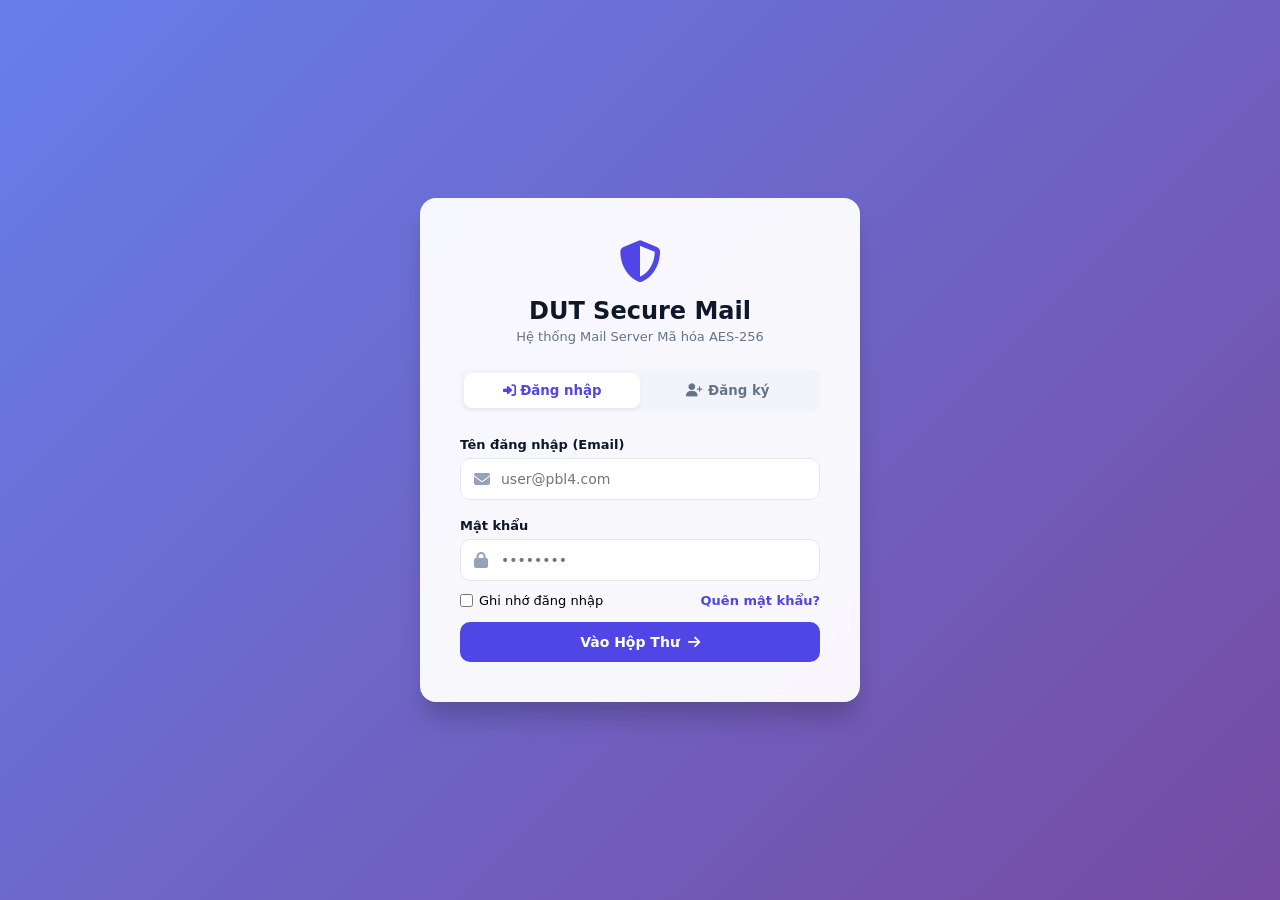
==== commit c00d058c: "them chuyen tiep, thu rac" ====
--- a/src/main/resources/static/index.html
+++ b/src/main/resources/static/index.html
@@ -7,6 +7,7 @@
     <title>DUT Mail - Đăng nhập</title>
     <link rel="stylesheet" href="https://cdnjs.cloudflare.com/ajax/libs/font-awesome/6.4.0/css/all.min.css">
     <link rel="stylesheet" href="css/style.css">
+    <script src="js/api.js"></script>
 </head>
 <body class="auth-body">
     <div class="auth-card">
@@ -42,7 +43,10 @@
                     <input type="password" id="login-password" placeholder="••••••••" autocomplete="current-password" required>
                 </div>
             </div>
-            <div class="forgot-row">
+            <div class="forgot-row" style="display: flex; justify-content: space-between; align-items: center;">
+                <label for="login-remember" style="display: inline-flex; align-items: center; gap: 6px; font-size: 13px; cursor: pointer;">
+                    <input type="checkbox" id="login-remember"> Ghi nhớ đăng nhập
+                </label>
                 <a href="#" class="forgot-link" onclick="showForgotPassword(event)">Quên mật khẩu?</a>
             </div>
             <button type="submit" class="btn btn-primary btn-block">
--- a/src/main/resources/static/css/style.css
+++ b/src/main/resources/static/css/style.css
@@ -868,4 +868,72 @@
 
 .sec-toolbar { display: flex; gap: 14px; align-items: flex-end; flex-wrap: wrap; }
 .sec-toolbar .form-group { margin-bottom: 0; }
-.sec-note { margin-top: 10px; font-size: 12.5px; color: var(--text-muted); }+.sec-note { margin-top: 10px; font-size: 12.5px; color: var(--text-muted); }
+
+/* ===== Cài đặt thư (chuyển tiếp tự động + chống thư rác) ===== */
+#toast-container { z-index: 10100; }
+#confirm-modal { z-index: 10010; }
+#ms-confirm-modal, #spam-reason-modal { z-index: 10020; }
+
+.ms-box { max-width: 600px; }
+.ms-confirm-box { max-width: 420px; }
+.ms-list { display: flex; flex-direction: column; gap: 10px; margin-bottom: 14px; }
+.ms-subtitle { font-size: 14px; color: var(--text-main); margin: 6px 0 10px; padding-top: 12px; border-top: 1px solid var(--border-color); }
+.ms-note { margin-top: 10px; font-size: 12.5px; color: var(--text-muted); line-height: 1.5; }
+.ms-section-title { font-size: 13px; font-weight: 700; color: var(--text-main); margin: 16px 0 8px; }
+
+.ms-card { border: 1px solid var(--border-color); border-radius: 10px; padding: 12px 14px; background: #ffffff; }
+.ms-card-head { display: flex; align-items: center; justify-content: space-between; gap: 10px; margin-bottom: 6px; }
+.ms-card-target { font-size: 14px; font-weight: 600; color: var(--text-main); word-break: break-all; }
+.ms-badge { flex-shrink: 0; font-size: 11.5px; font-weight: 700; padding: 3px 9px; border-radius: 999px; }
+.ms-badge.pending { background: #fef3c7; color: #92400e; }
+.ms-badge.on { background: #dcfce7; color: #15803d; }
+.ms-badge.off { background: #e2e8f0; color: #475569; }
+.ms-meta { font-size: 12.5px; color: var(--text-muted); line-height: 1.5; margin-top: 2px; }
+.ms-verify-row { margin-top: 8px; }
+.ms-verify-input-line { display: flex; gap: 8px; margin-top: 6px; }
+.ms-verify-input-line .form-control { flex: 1; min-width: 0; }
+.ms-actions { display: flex; gap: 8px; margin-top: 10px; }
+.ms-del-btn { color: #b91c1c; }
+.ms-confirm-actions { display: flex; justify-content: flex-end; gap: 10px; margin-top: 14px; }
+
+.ms-radio-group { display: flex; flex-direction: column; gap: 6px; }
+.ms-radio { display: flex; align-items: center; gap: 8px; font-size: 13.5px; font-weight: 500; color: var(--text-main); cursor: pointer; }
+
+.ms-switch-row { display: flex; align-items: center; justify-content: space-between; gap: 14px; padding: 10px 0; border-bottom: 1px solid var(--border-color); }
+.ms-switch-text { display: flex; flex-direction: column; gap: 2px; font-size: 14px; color: var(--text-main); }
+.ms-switch-text span { font-size: 12.5px; color: var(--text-muted); line-height: 1.5; }
+.ms-switch { position: relative; display: inline-block; width: 44px; height: 24px; flex-shrink: 0; }
+.ms-switch input { position: absolute; opacity: 0; width: 100%; height: 100%; margin: 0; cursor: pointer; z-index: 1; }
+.ms-slider { position: absolute; inset: 0; background: #cbd5e1; border-radius: 999px; transition: background 0.2s; }
+.ms-slider::before { content: ""; position: absolute; width: 18px; height: 18px; left: 3px; top: 3px; background: #ffffff; border-radius: 50%; transition: transform 0.2s; box-shadow: 0 1px 3px rgba(0,0,0,0.25); }
+.ms-switch input:checked + .ms-slider { background: var(--primary-color); }
+.ms-switch input:checked + .ms-slider::before { transform: translateX(20px); }
+.ms-switch input:focus-visible + .ms-slider { box-shadow: 0 0 0 3px var(--primary-light); }
+.ms-switch input:disabled { cursor: wait; }
+.ms-switch input:disabled + .ms-slider { opacity: 0.6; }
+
+.ms-level-grid { display: flex; flex-direction: column; gap: 8px; }
+.ms-level { display: grid; grid-template-columns: 20px 1fr; column-gap: 8px; align-items: start; border: 1.5px solid var(--border-color); border-radius: 10px; padding: 10px 12px; cursor: pointer; font-size: 14px; color: var(--text-main); }
+.ms-level input { grid-row: 1 / span 2; margin-top: 3px; }
+.ms-level span { grid-column: 2; font-size: 12.5px; color: var(--text-muted); line-height: 1.5; }
+.ms-level.selected { border-color: var(--primary-color); background: var(--primary-light); }
+
+.ms-allow-add { display: flex; gap: 8px; }
+.ms-allow-add .form-control { flex: 1; min-width: 0; }
+
+.ms-stats { display: grid; grid-template-columns: repeat(auto-fit, minmax(110px, 1fr)); gap: 8px; }
+.ms-stat { border: 1px solid var(--border-color); border-radius: 10px; padding: 10px; text-align: center; background: #f8fafc; }
+.ms-stat.main { background: var(--primary-light); border-color: var(--primary-color); }
+.ms-stat-value { font-size: 20px; font-weight: 800; color: var(--text-main); }
+.ms-stat-label { font-size: 12px; color: var(--text-muted); margin-top: 2px; }
+
+/* Điểm + lý do thư rác */
+.spam-info { display: flex; align-items: center; flex-wrap: wrap; gap: 10px; margin-top: 12px; padding: 8px 12px; border-radius: 8px; background: #fef2f2; border: 1px solid #fecaca; color: #b91c1c; font-size: 13px; font-weight: 600; }
+.spam-info-score { flex: 1; min-width: 0; }
+.spam-list-info { display: flex; align-items: center; flex-wrap: wrap; gap: 8px; margin-top: 4px; }
+.spam-score-badge { font-size: 11.5px; font-weight: 700; padding: 2px 8px; border-radius: 999px; background: #fee2e2; color: #b91c1c; }
+.spam-why-link { background: none; border: none; padding: 0; font-size: 12px; font-weight: 600; color: var(--primary-color); cursor: pointer; text-decoration: underline; }
+.spam-why-link:hover { color: var(--primary-hover); }
+.spam-reason-body { margin-top: 4px; }
+.spam-reason-list { margin: 0; padding-left: 20px; display: flex; flex-direction: column; gap: 6px; font-size: 13.5px; color: var(--text-main); line-height: 1.5; word-break: break-word; }
